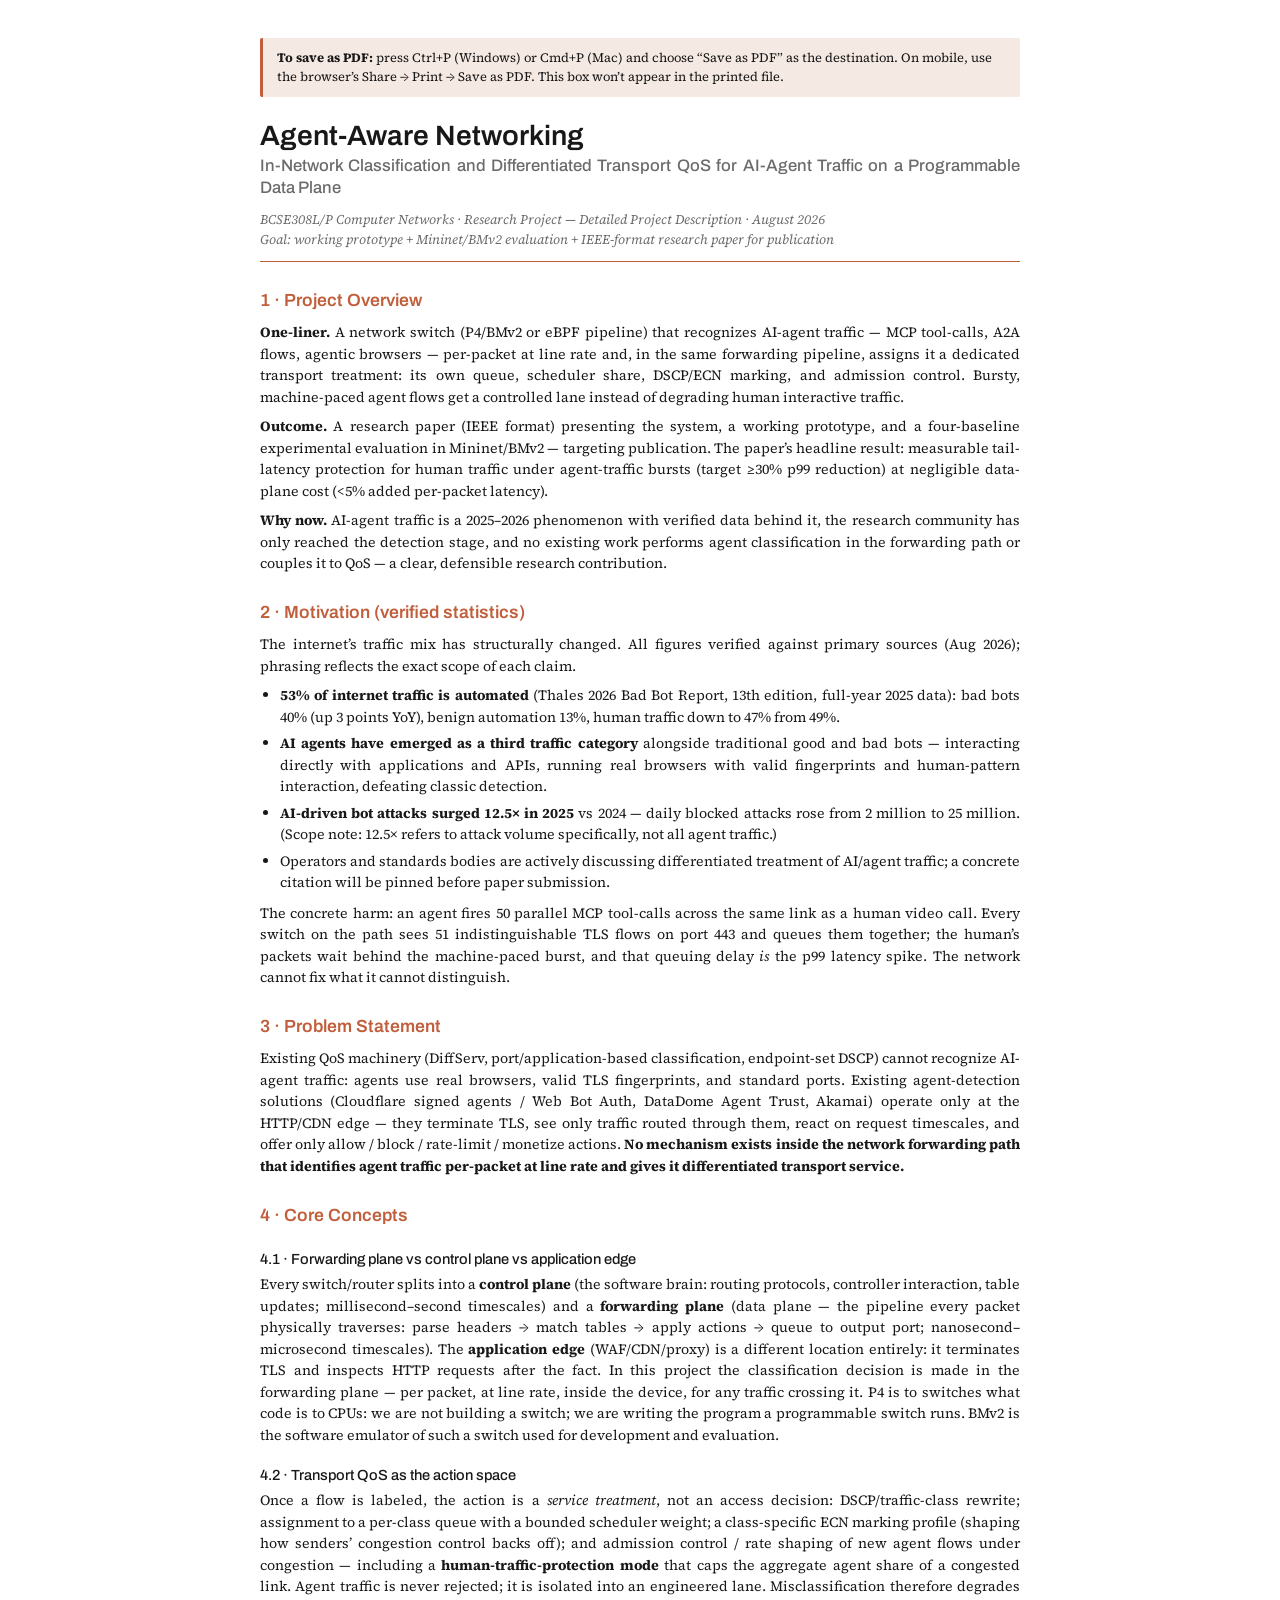
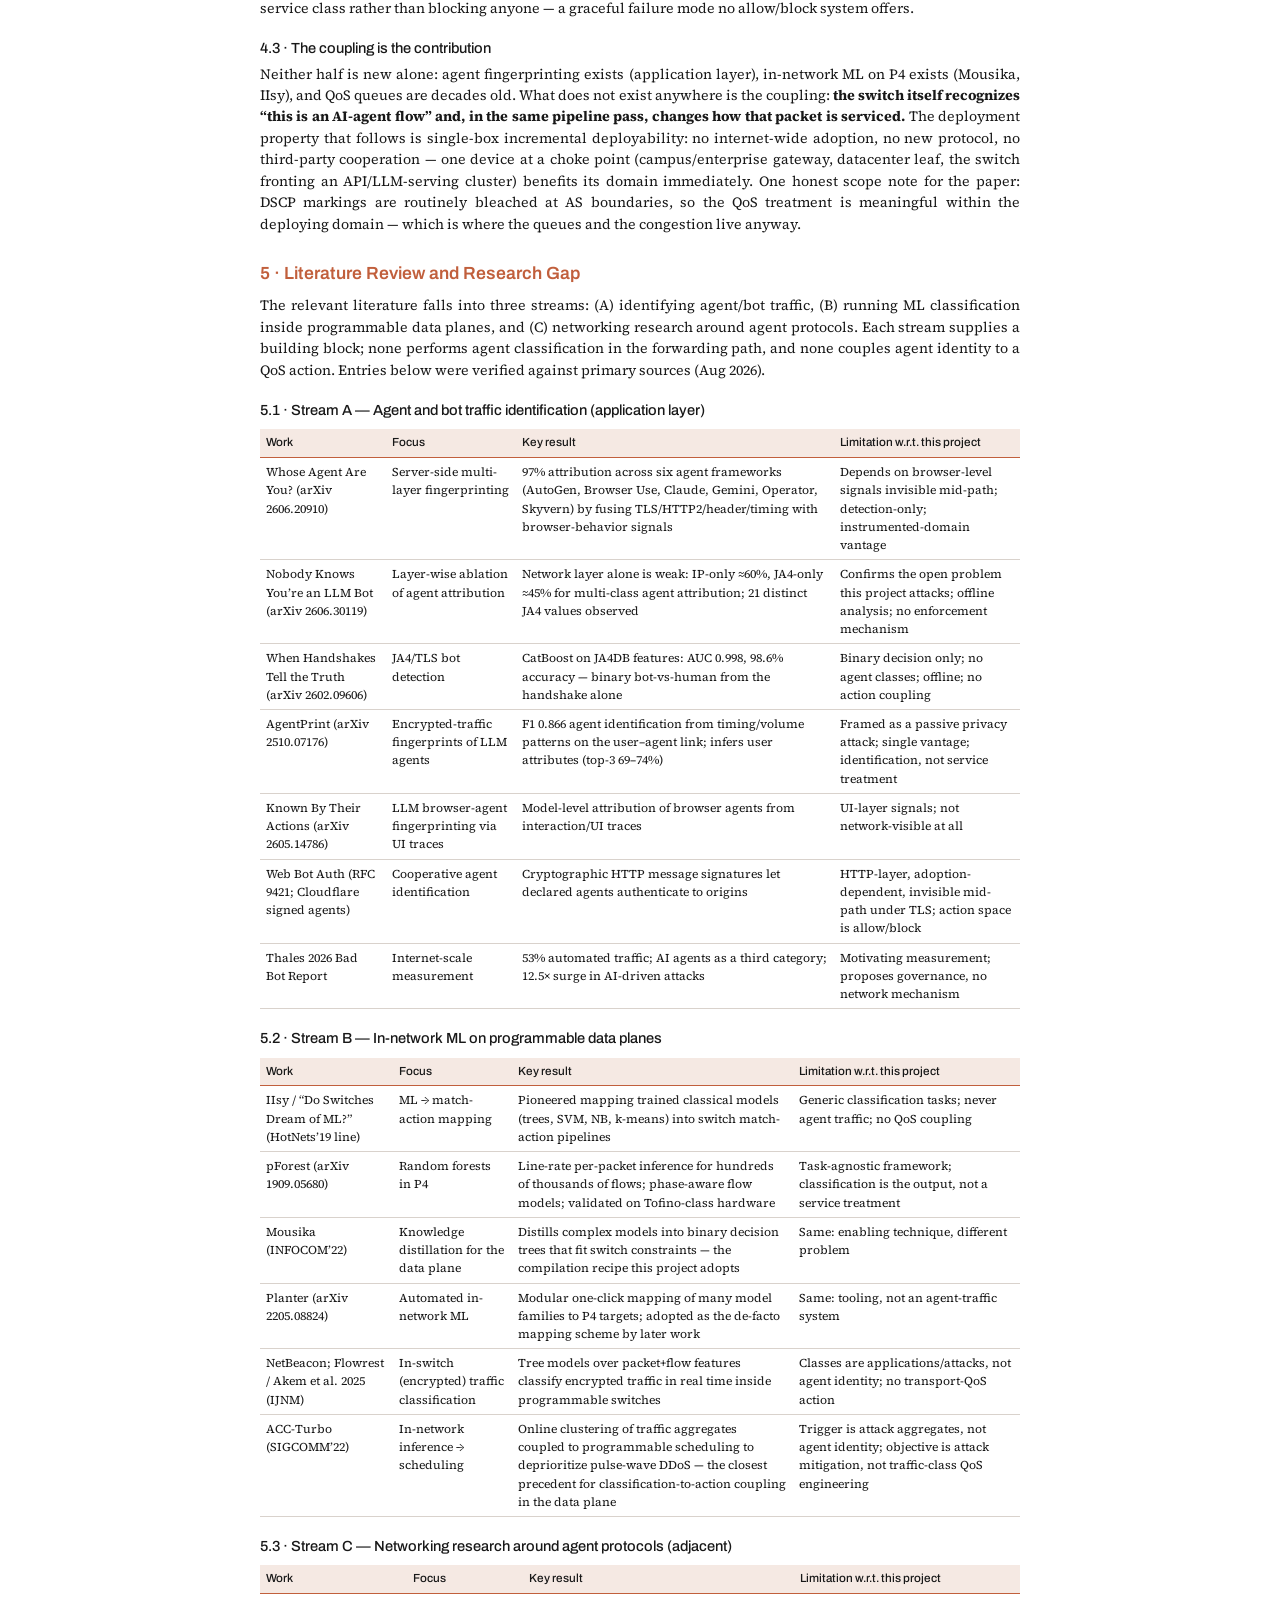
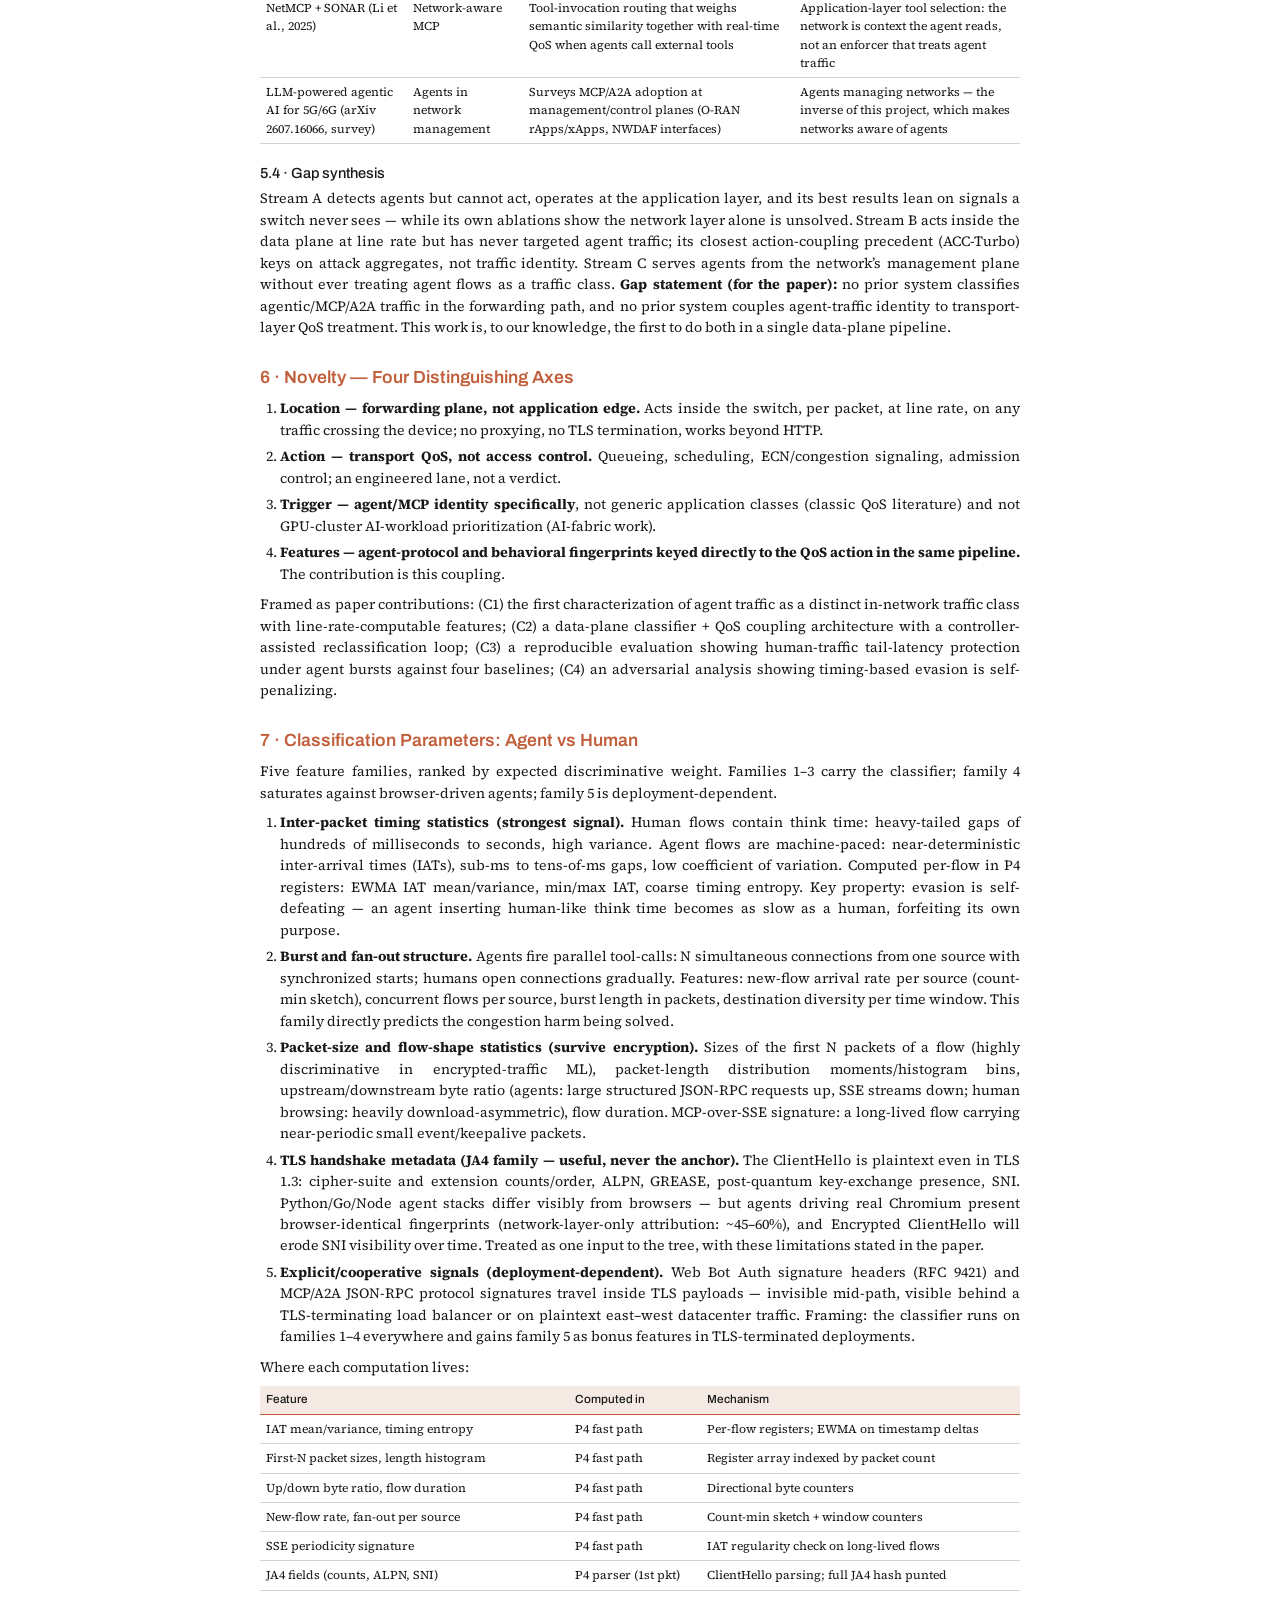
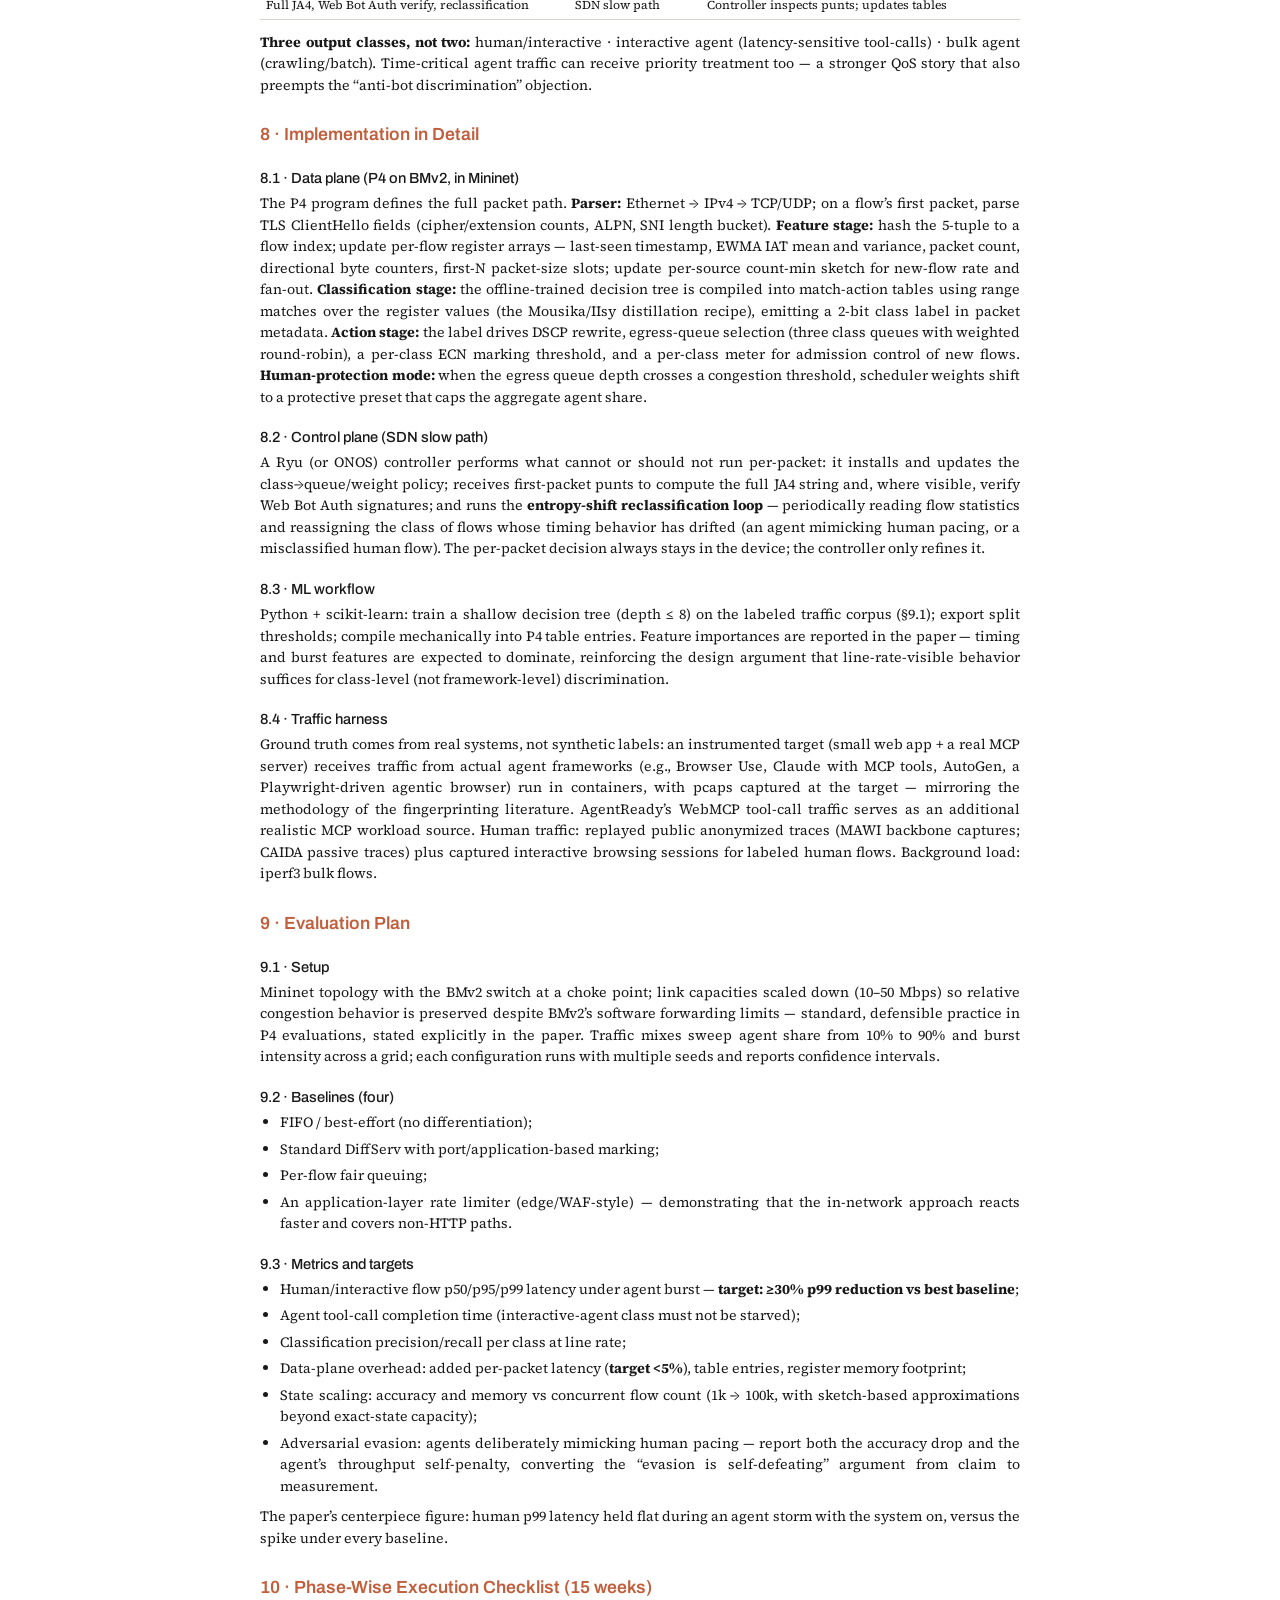
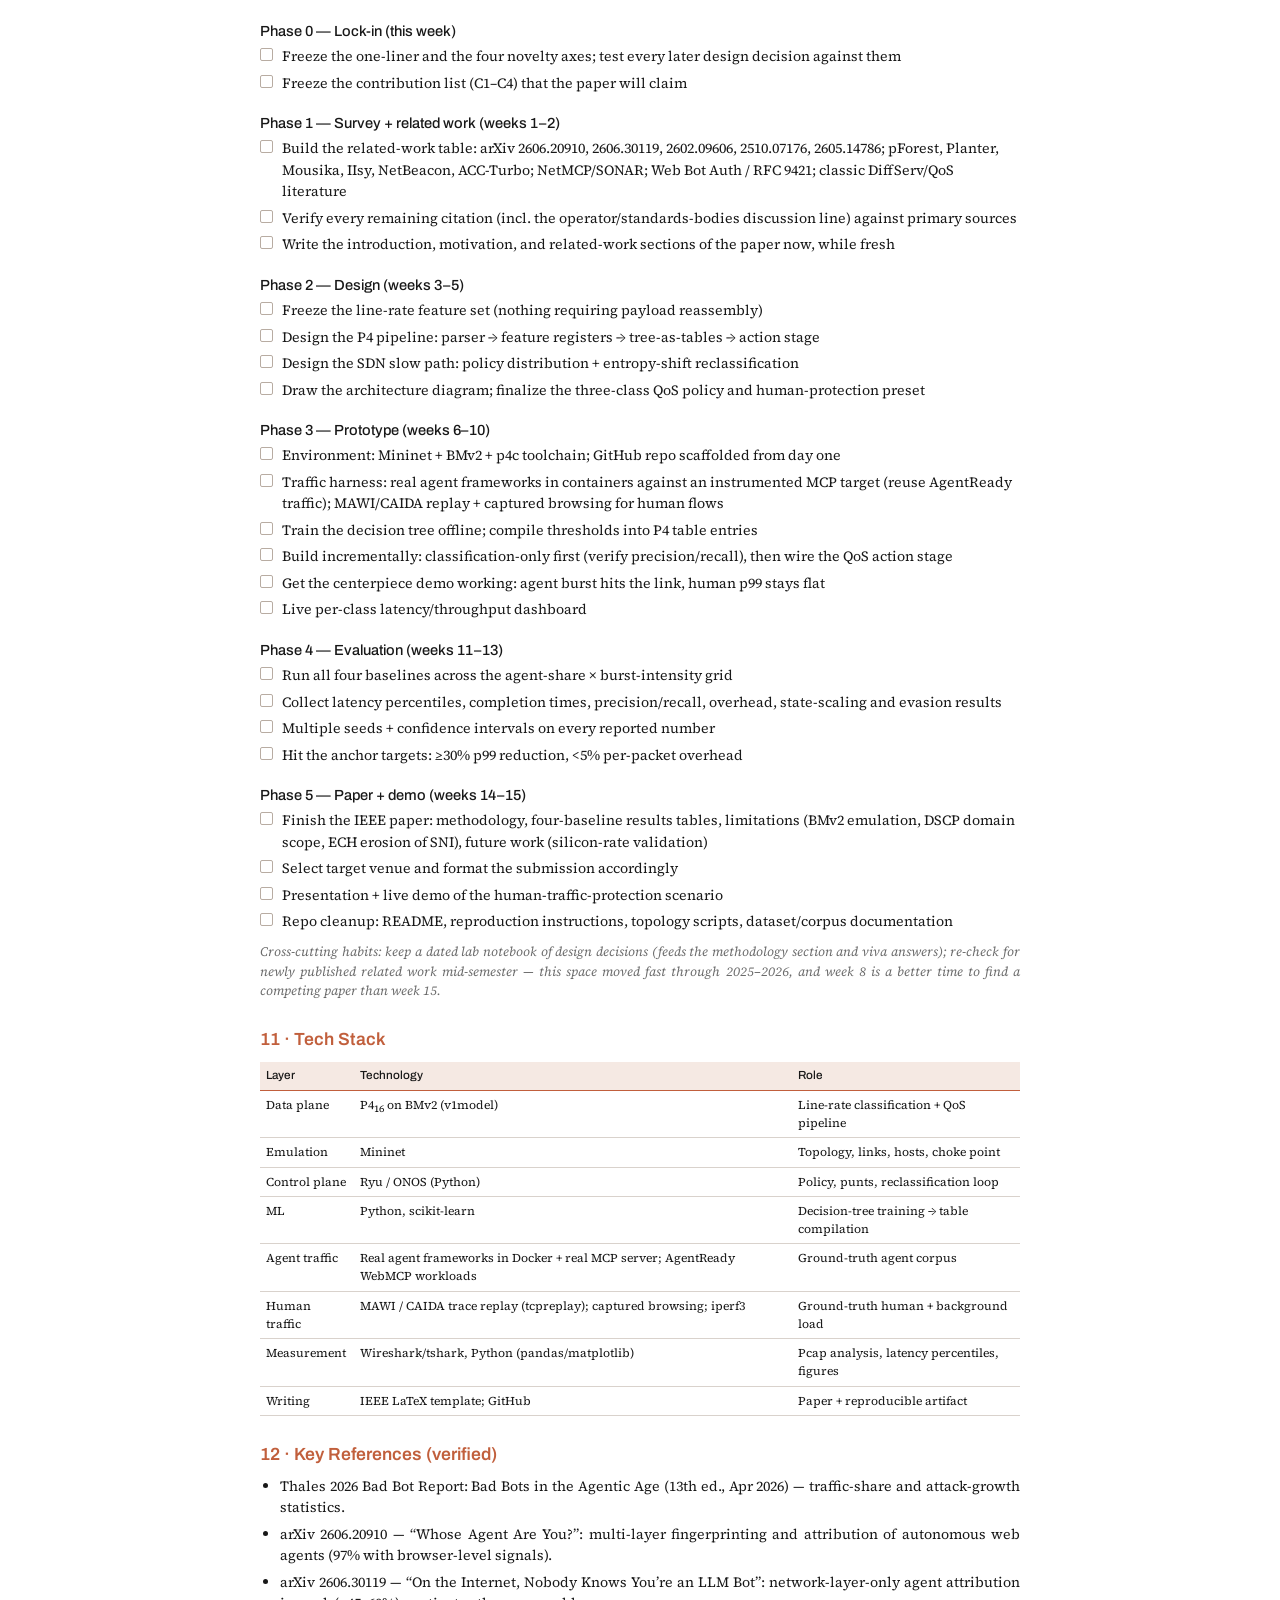
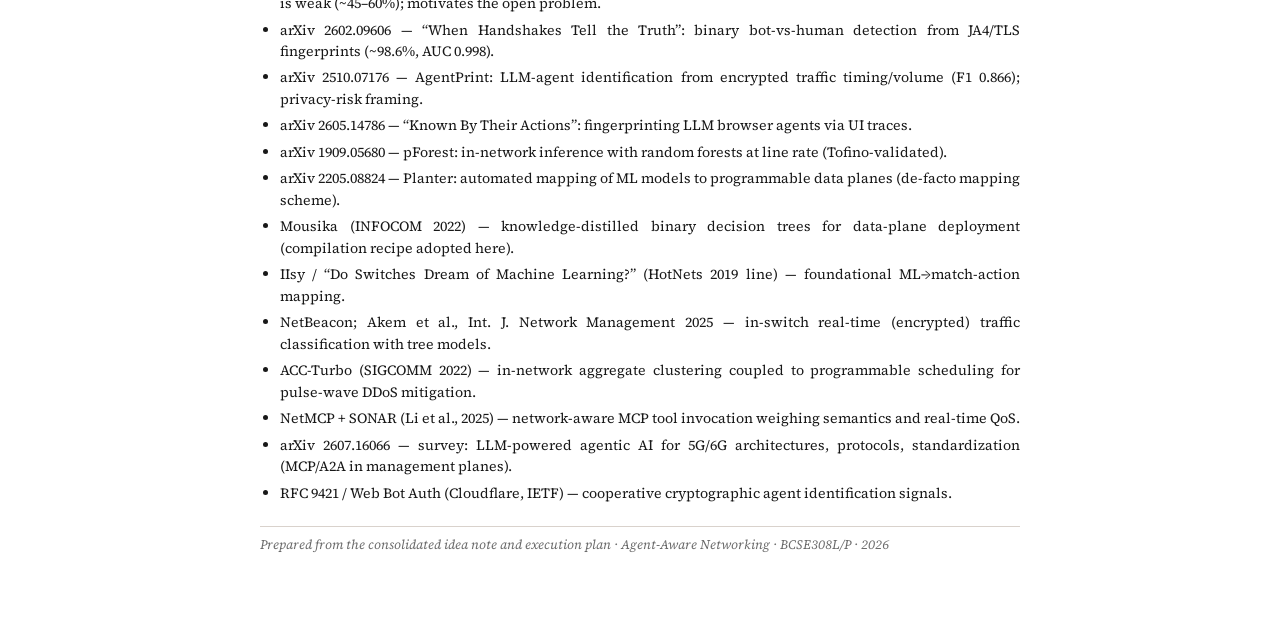
==== AgentAware_Networking_Project_Details.html @ b8922ec2 "Initial project import" ====
<!DOCTYPE html>
<html lang="en">
<head>
<meta charset="utf-8">
<meta name="viewport" content="width=device-width, initial-scale=1">
<title>Agent-Aware Networking — Project Details</title>
<link rel="preconnect" href="https://fonts.googleapis.com">
<link rel="preconnect" href="https://fonts.gstatic.com" crossorigin>
<link href="https://fonts.googleapis.com/css2?family=Archivo:wght@500;600&family=Source+Serif+4:ital,opsz,wght@0,8..60,400;0,8..60,600;1,8..60,400&display=swap" rel="stylesheet">
<style>
  :root{
    --ink:#181818; --clay:#C15F3C; --clay-lt:#F5E9E3;
    --muted:#6b6b6b; --line:#d9d2cc; --box:#b8aca2;
  }
  *{box-sizing:border-box}
  body{
    margin:0; padding:38px 30px 60px;
    background:#fff; color:var(--ink);
    font-family:"Source Serif 4",Georgia,serif;
    font-size:10.6pt; line-height:1.52;
    max-width:820px; margin-inline:auto;
    -webkit-text-size-adjust:100%;
  }
  h1,h2,h3,h4,th,.grot{font-family:Archivo,"Helvetica Neue",Arial,sans-serif}
  h1{font-size:21pt; font-weight:600; line-height:1.18; margin:0 0 2px}
  .subtitle{font-family:Archivo,sans-serif; font-weight:500; font-size:12.5pt;
    line-height:1.35; color:var(--muted); margin:0 0 10px}
  .meta{font-style:italic; color:var(--muted); font-size:10pt; margin:0 0 12px}
  .rule{border:0; border-top:1px solid var(--clay); margin:0 0 6px}
  h2{font-size:13.2pt; font-weight:600; color:var(--clay); margin:26px 0 7px}
  h3{font-size:11pt; font-weight:500; margin:18px 0 4px}
  p{margin:0 0 8px; text-align:justify}
  ul,ol{margin:0 0 9px; padding-left:20px}
  li{margin:0 0 5px; text-align:justify}
  table{width:100%; border-collapse:collapse; margin:8px 0 12px; font-size:9pt}
  th{background:var(--clay-lt); text-align:left; font-weight:500; font-size:8.8pt;
     padding:5px 6px; border-bottom:1.2px solid var(--clay)}
  td{padding:5px 6px; border-bottom:.6px solid var(--line); vertical-align:top}
  .chk{list-style:none; padding-left:0}
  .chk li{position:relative; padding-left:22px; margin-bottom:5px; text-align:left}
  .chk li::before{content:""; position:absolute; left:0; top:2px;
    width:11px; height:11px; border:1px solid var(--box); border-radius:2px}
  .note{font-style:italic; color:var(--muted); font-size:9.8pt}
  .foot{border-top:.6px solid var(--line); margin-top:22px; padding-top:8px}
  .hint{background:var(--clay-lt); border-left:3px solid var(--clay);
    padding:10px 14px; margin:0 0 22px; font-size:9.6pt; border-radius:2px}
  @media print{
    .hint{display:none}
    body{padding:0; font-size:10pt; max-width:none}
    @page{size:A4; margin:16mm 18mm}
    h2{page-break-after:avoid} h3{page-break-after:avoid}
    table,ul,ol{page-break-inside:avoid}
    tr{page-break-inside:avoid}
  }
</style>
</head>
<body>

<div class="hint"><strong>To save as PDF:</strong> press Ctrl+P (Windows) or Cmd+P (Mac) and choose
“Save as PDF” as the destination. On mobile, use the browser’s Share → Print → Save as PDF.
This box won’t appear in the printed file.</div>

<h1>Agent-Aware Networking</h1>
<p class="subtitle">In-Network Classification and Differentiated Transport QoS for AI-Agent Traffic on a Programmable Data Plane</p>
<p class="meta">BCSE308L/P Computer Networks · Research Project — Detailed Project Description · August 2026<br>
Goal: working prototype + Mininet/BMv2 evaluation + IEEE-format research paper for publication</p>
<hr class="rule">

<h2>1 · Project Overview</h2>
<p><strong>One-liner.</strong> A network switch (P4/BMv2 or eBPF pipeline) that recognizes AI-agent traffic — MCP tool-calls, A2A flows, agentic browsers — per-packet at line rate and, in the same forwarding pipeline, assigns it a dedicated transport treatment: its own queue, scheduler share, DSCP/ECN marking, and admission control. Bursty, machine-paced agent flows get a controlled lane instead of degrading human interactive traffic.</p>
<p><strong>Outcome.</strong> A research paper (IEEE format) presenting the system, a working prototype, and a four-baseline experimental evaluation in Mininet/BMv2 — targeting publication. The paper’s headline result: measurable tail-latency protection for human traffic under agent-traffic bursts (target ≥30% p99 reduction) at negligible data-plane cost (&lt;5% added per-packet latency).</p>
<p><strong>Why now.</strong> AI-agent traffic is a 2025–2026 phenomenon with verified data behind it, the research community has only reached the detection stage, and no existing work performs agent classification in the forwarding path or couples it to QoS — a clear, defensible research contribution.</p>

<h2>2 · Motivation (verified statistics)</h2>
<p>The internet’s traffic mix has structurally changed. All figures verified against primary sources (Aug 2026); phrasing reflects the exact scope of each claim.</p>
<ul>
<li><strong>53% of internet traffic is automated</strong> (Thales 2026 Bad Bot Report, 13th edition, full-year 2025 data): bad bots 40% (up 3 points YoY), benign automation 13%, human traffic down to 47% from 49%.</li>
<li><strong>AI agents have emerged as a third traffic category</strong> alongside traditional good and bad bots — interacting directly with applications and APIs, running real browsers with valid fingerprints and human-pattern interaction, defeating classic detection.</li>
<li><strong>AI-driven bot attacks surged 12.5× in 2025</strong> vs 2024 — daily blocked attacks rose from 2 million to 25 million. (Scope note: 12.5× refers to attack volume specifically, not all agent traffic.)</li>
<li>Operators and standards bodies are actively discussing differentiated treatment of AI/agent traffic; a concrete citation will be pinned before paper submission.</li>
</ul>
<p>The concrete harm: an agent fires 50 parallel MCP tool-calls across the same link as a human video call. Every switch on the path sees 51 indistinguishable TLS flows on port 443 and queues them together; the human’s packets wait behind the machine-paced burst, and that queuing delay <em>is</em> the p99 latency spike. The network cannot fix what it cannot distinguish.</p>

<h2>3 · Problem Statement</h2>
<p>Existing QoS machinery (DiffServ, port/application-based classification, endpoint-set DSCP) cannot recognize AI-agent traffic: agents use real browsers, valid TLS fingerprints, and standard ports. Existing agent-detection solutions (Cloudflare signed agents / Web Bot Auth, DataDome Agent Trust, Akamai) operate only at the HTTP/CDN edge — they terminate TLS, see only traffic routed through them, react on request timescales, and offer only allow / block / rate-limit / monetize actions. <strong>No mechanism exists inside the network forwarding path that identifies agent traffic per-packet at line rate and gives it differentiated transport service.</strong></p>

<h2>4 · Core Concepts</h2>
<h3>4.1 · Forwarding plane vs control plane vs application edge</h3>
<p>Every switch/router splits into a <strong>control plane</strong> (the software brain: routing protocols, controller interaction, table updates; millisecond–second timescales) and a <strong>forwarding plane</strong> (data plane — the pipeline every packet physically traverses: parse headers → match tables → apply actions → queue to output port; nanosecond–microsecond timescales). The <strong>application edge</strong> (WAF/CDN/proxy) is a different location entirely: it terminates TLS and inspects HTTP requests after the fact. In this project the classification decision is made in the forwarding plane — per packet, at line rate, inside the device, for any traffic crossing it. P4 is to switches what code is to CPUs: we are not building a switch; we are writing the program a programmable switch runs. BMv2 is the software emulator of such a switch used for development and evaluation.</p>
<h3>4.2 · Transport QoS as the action space</h3>
<p>Once a flow is labeled, the action is a <em>service treatment</em>, not an access decision: DSCP/traffic-class rewrite; assignment to a per-class queue with a bounded scheduler weight; a class-specific ECN marking profile (shaping how senders’ congestion control backs off); and admission control / rate shaping of new agent flows under congestion — including a <strong>human-traffic-protection mode</strong> that caps the aggregate agent share of a congested link. Agent traffic is never rejected; it is isolated into an engineered lane. Misclassification therefore degrades service class rather than blocking anyone — a graceful failure mode no allow/block system offers.</p>
<h3>4.3 · The coupling is the contribution</h3>
<p>Neither half is new alone: agent fingerprinting exists (application layer), in-network ML on P4 exists (Mousika, IIsy), and QoS queues are decades old. What does not exist anywhere is the coupling: <strong>the switch itself recognizes “this is an AI-agent flow” and, in the same pipeline pass, changes how that packet is serviced.</strong> The deployment property that follows is single-box incremental deployability: no internet-wide adoption, no new protocol, no third-party cooperation — one device at a choke point (campus/enterprise gateway, datacenter leaf, the switch fronting an API/LLM-serving cluster) benefits its domain immediately. One honest scope note for the paper: DSCP markings are routinely bleached at AS boundaries, so the QoS treatment is meaningful within the deploying domain — which is where the queues and the congestion live anyway.</p>

<h2>5 · Literature Review and Research Gap</h2>
<p>The relevant literature falls into three streams: (A) identifying agent/bot traffic, (B) running ML classification inside programmable data planes, and (C) networking research around agent protocols. Each stream supplies a building block; none performs agent classification in the forwarding path, and none couples agent identity to a QoS action. Entries below were verified against primary sources (Aug 2026).</p>

<h3>5.1 · Stream A — Agent and bot traffic identification (application layer)</h3>
<table>
<tr><th>Work</th><th>Focus</th><th>Key result</th><th>Limitation w.r.t. this project</th></tr>
<tr><td>Whose Agent Are You? (arXiv 2606.20910)</td><td>Server-side multi-layer fingerprinting</td><td>97% attribution across six agent frameworks (AutoGen, Browser Use, Claude, Gemini, Operator, Skyvern) by fusing TLS/HTTP2/header/timing with browser-behavior signals</td><td>Depends on browser-level signals invisible mid-path; detection-only; instrumented-domain vantage</td></tr>
<tr><td>Nobody Knows You’re an LLM Bot (arXiv 2606.30119)</td><td>Layer-wise ablation of agent attribution</td><td>Network layer alone is weak: IP-only ≈60%, JA4-only ≈45% for multi-class agent attribution; 21 distinct JA4 values observed</td><td>Confirms the open problem this project attacks; offline analysis; no enforcement mechanism</td></tr>
<tr><td>When Handshakes Tell the Truth (arXiv 2602.09606)</td><td>JA4/TLS bot detection</td><td>CatBoost on JA4DB features: AUC 0.998, 98.6% accuracy — binary bot-vs-human from the handshake alone</td><td>Binary decision only; no agent classes; offline; no action coupling</td></tr>
<tr><td>AgentPrint (arXiv 2510.07176)</td><td>Encrypted-traffic fingerprints of LLM agents</td><td>F1 0.866 agent identification from timing/volume patterns on the user–agent link; infers user attributes (top-3 69–74%)</td><td>Framed as a passive privacy attack; single vantage; identification, not service treatment</td></tr>
<tr><td>Known By Their Actions (arXiv 2605.14786)</td><td>LLM browser-agent fingerprinting via UI traces</td><td>Model-level attribution of browser agents from interaction/UI traces</td><td>UI-layer signals; not network-visible at all</td></tr>
<tr><td>Web Bot Auth (RFC 9421; Cloudflare signed agents)</td><td>Cooperative agent identification</td><td>Cryptographic HTTP message signatures let declared agents authenticate to origins</td><td>HTTP-layer, adoption-dependent, invisible mid-path under TLS; action space is allow/block</td></tr>
<tr><td>Thales 2026 Bad Bot Report</td><td>Internet-scale measurement</td><td>53% automated traffic; AI agents as a third category; 12.5× surge in AI-driven attacks</td><td>Motivating measurement; proposes governance, no network mechanism</td></tr>
</table>

<h3>5.2 · Stream B — In-network ML on programmable data planes</h3>
<table>
<tr><th>Work</th><th>Focus</th><th>Key result</th><th>Limitation w.r.t. this project</th></tr>
<tr><td>IIsy / “Do Switches Dream of ML?” (HotNets’19 line)</td><td>ML → match-action mapping</td><td>Pioneered mapping trained classical models (trees, SVM, NB, k-means) into switch match-action pipelines</td><td>Generic classification tasks; never agent traffic; no QoS coupling</td></tr>
<tr><td>pForest (arXiv 1909.05680)</td><td>Random forests in P4</td><td>Line-rate per-packet inference for hundreds of thousands of flows; phase-aware flow models; validated on Tofino-class hardware</td><td>Task-agnostic framework; classification is the output, not a service treatment</td></tr>
<tr><td>Mousika (INFOCOM’22)</td><td>Knowledge distillation for the data plane</td><td>Distills complex models into binary decision trees that fit switch constraints — the compilation recipe this project adopts</td><td>Same: enabling technique, different problem</td></tr>
<tr><td>Planter (arXiv 2205.08824)</td><td>Automated in-network ML</td><td>Modular one-click mapping of many model families to P4 targets; adopted as the de-facto mapping scheme by later work</td><td>Same: tooling, not an agent-traffic system</td></tr>
<tr><td>NetBeacon; Flowrest / Akem et al. 2025 (IJNM)</td><td>In-switch (encrypted) traffic classification</td><td>Tree models over packet+flow features classify encrypted traffic in real time inside programmable switches</td><td>Classes are applications/attacks, not agent identity; no transport-QoS action</td></tr>
<tr><td>ACC-Turbo (SIGCOMM’22)</td><td>In-network inference → scheduling</td><td>Online clustering of traffic aggregates coupled to programmable scheduling to deprioritize pulse-wave DDoS — the closest precedent for classification-to-action coupling in the data plane</td><td>Trigger is attack aggregates, not agent identity; objective is attack mitigation, not traffic-class QoS engineering</td></tr>
</table>

<h3>5.3 · Stream C — Networking research around agent protocols (adjacent)</h3>
<table>
<tr><th>Work</th><th>Focus</th><th>Key result</th><th>Limitation w.r.t. this project</th></tr>
<tr><td>NetMCP + SONAR (Li et al., 2025)</td><td>Network-aware MCP</td><td>Tool-invocation routing that weighs semantic similarity together with real-time QoS when agents call external tools</td><td>Application-layer tool selection: the network is context the agent reads, not an enforcer that treats agent traffic</td></tr>
<tr><td>LLM-powered agentic AI for 5G/6G (arXiv 2607.16066, survey)</td><td>Agents in network management</td><td>Surveys MCP/A2A adoption at management/control planes (O-RAN rApps/xApps, NWDAF interfaces)</td><td>Agents managing networks — the inverse of this project, which makes networks aware of agents</td></tr>
</table>

<h3>5.4 · Gap synthesis</h3>
<p>Stream A detects agents but cannot act, operates at the application layer, and its best results lean on signals a switch never sees — while its own ablations show the network layer alone is unsolved. Stream B acts inside the data plane at line rate but has never targeted agent traffic; its closest action-coupling precedent (ACC-Turbo) keys on attack aggregates, not traffic identity. Stream C serves agents from the network’s management plane without ever treating agent flows as a traffic class. <strong>Gap statement (for the paper):</strong> no prior system classifies agentic/MCP/A2A traffic in the forwarding path, and no prior system couples agent-traffic identity to transport-layer QoS treatment. This work is, to our knowledge, the first to do both in a single data-plane pipeline.</p>

<h2>6 · Novelty — Four Distinguishing Axes</h2>
<ol>
<li><strong>Location — forwarding plane, not application edge.</strong> Acts inside the switch, per packet, at line rate, on any traffic crossing the device; no proxying, no TLS termination, works beyond HTTP.</li>
<li><strong>Action — transport QoS, not access control.</strong> Queueing, scheduling, ECN/congestion signaling, admission control; an engineered lane, not a verdict.</li>
<li><strong>Trigger — agent/MCP identity specifically</strong>, not generic application classes (classic QoS literature) and not GPU-cluster AI-workload prioritization (AI-fabric work).</li>
<li><strong>Features — agent-protocol and behavioral fingerprints keyed directly to the QoS action in the same pipeline.</strong> The contribution is this coupling.</li>
</ol>
<p>Framed as paper contributions: (C1) the first characterization of agent traffic as a distinct in-network traffic class with line-rate-computable features; (C2) a data-plane classifier + QoS coupling architecture with a controller-assisted reclassification loop; (C3) a reproducible evaluation showing human-traffic tail-latency protection under agent bursts against four baselines; (C4) an adversarial analysis showing timing-based evasion is self-penalizing.</p>

<h2>7 · Classification Parameters: Agent vs Human</h2>
<p>Five feature families, ranked by expected discriminative weight. Families 1–3 carry the classifier; family 4 saturates against browser-driven agents; family 5 is deployment-dependent.</p>
<ol>
<li><strong>Inter-packet timing statistics (strongest signal).</strong> Human flows contain think time: heavy-tailed gaps of hundreds of milliseconds to seconds, high variance. Agent flows are machine-paced: near-deterministic inter-arrival times (IATs), sub-ms to tens-of-ms gaps, low coefficient of variation. Computed per-flow in P4 registers: EWMA IAT mean/variance, min/max IAT, coarse timing entropy. Key property: evasion is self-defeating — an agent inserting human-like think time becomes as slow as a human, forfeiting its own purpose.</li>
<li><strong>Burst and fan-out structure.</strong> Agents fire parallel tool-calls: N simultaneous connections from one source with synchronized starts; humans open connections gradually. Features: new-flow arrival rate per source (count-min sketch), concurrent flows per source, burst length in packets, destination diversity per time window. This family directly predicts the congestion harm being solved.</li>
<li><strong>Packet-size and flow-shape statistics (survive encryption).</strong> Sizes of the first N packets of a flow (highly discriminative in encrypted-traffic ML), packet-length distribution moments/histogram bins, upstream/downstream byte ratio (agents: large structured JSON-RPC requests up, SSE streams down; human browsing: heavily download-asymmetric), flow duration. MCP-over-SSE signature: a long-lived flow carrying near-periodic small event/keepalive packets.</li>
<li><strong>TLS handshake metadata (JA4 family — useful, never the anchor).</strong> The ClientHello is plaintext even in TLS 1.3: cipher-suite and extension counts/order, ALPN, GREASE, post-quantum key-exchange presence, SNI. Python/Go/Node agent stacks differ visibly from browsers — but agents driving real Chromium present browser-identical fingerprints (network-layer-only attribution: ~45–60%), and Encrypted ClientHello will erode SNI visibility over time. Treated as one input to the tree, with these limitations stated in the paper.</li>
<li><strong>Explicit/cooperative signals (deployment-dependent).</strong> Web Bot Auth signature headers (RFC 9421) and MCP/A2A JSON-RPC protocol signatures travel inside TLS payloads — invisible mid-path, visible behind a TLS-terminating load balancer or on plaintext east–west datacenter traffic. Framing: the classifier runs on families 1–4 everywhere and gains family 5 as bonus features in TLS-terminated deployments.</li>
</ol>
<p>Where each computation lives:</p>
<table>
<tr><th>Feature</th><th>Computed in</th><th>Mechanism</th></tr>
<tr><td>IAT mean/variance, timing entropy</td><td>P4 fast path</td><td>Per-flow registers; EWMA on timestamp deltas</td></tr>
<tr><td>First-N packet sizes, length histogram</td><td>P4 fast path</td><td>Register array indexed by packet count</td></tr>
<tr><td>Up/down byte ratio, flow duration</td><td>P4 fast path</td><td>Directional byte counters</td></tr>
<tr><td>New-flow rate, fan-out per source</td><td>P4 fast path</td><td>Count-min sketch + window counters</td></tr>
<tr><td>SSE periodicity signature</td><td>P4 fast path</td><td>IAT regularity check on long-lived flows</td></tr>
<tr><td>JA4 fields (counts, ALPN, SNI)</td><td>P4 parser (1st pkt)</td><td>ClientHello parsing; full JA4 hash punted</td></tr>
<tr><td>Full JA4, Web Bot Auth verify, reclassification</td><td>SDN slow path</td><td>Controller inspects punts; updates tables</td></tr>
</table>
<p><strong>Three output classes, not two:</strong> human/interactive · interactive agent (latency-sensitive tool-calls) · bulk agent (crawling/batch). Time-critical agent traffic can receive priority treatment too — a stronger QoS story that also preempts the “anti-bot discrimination” objection.</p>

<h2>8 · Implementation in Detail</h2>
<h3>8.1 · Data plane (P4 on BMv2, in Mininet)</h3>
<p>The P4 program defines the full packet path. <strong>Parser:</strong> Ethernet → IPv4 → TCP/UDP; on a flow’s first packet, parse TLS ClientHello fields (cipher/extension counts, ALPN, SNI length bucket). <strong>Feature stage:</strong> hash the 5-tuple to a flow index; update per-flow register arrays — last-seen timestamp, EWMA IAT mean and variance, packet count, directional byte counters, first-N packet-size slots; update per-source count-min sketch for new-flow rate and fan-out. <strong>Classification stage:</strong> the offline-trained decision tree is compiled into match-action tables using range matches over the register values (the Mousika/IIsy distillation recipe), emitting a 2-bit class label in packet metadata. <strong>Action stage:</strong> the label drives DSCP rewrite, egress-queue selection (three class queues with weighted round-robin), a per-class ECN marking threshold, and a per-class meter for admission control of new flows. <strong>Human-protection mode:</strong> when the egress queue depth crosses a congestion threshold, scheduler weights shift to a protective preset that caps the aggregate agent share.</p>
<h3>8.2 · Control plane (SDN slow path)</h3>
<p>A Ryu (or ONOS) controller performs what cannot or should not run per-packet: it installs and updates the class→queue/weight policy; receives first-packet punts to compute the full JA4 string and, where visible, verify Web Bot Auth signatures; and runs the <strong>entropy-shift reclassification loop</strong> — periodically reading flow statistics and reassigning the class of flows whose timing behavior has drifted (an agent mimicking human pacing, or a misclassified human flow). The per-packet decision always stays in the device; the controller only refines it.</p>
<h3>8.3 · ML workflow</h3>
<p>Python + scikit-learn: train a shallow decision tree (depth ≤ 8) on the labeled traffic corpus (§9.1); export split thresholds; compile mechanically into P4 table entries. Feature importances are reported in the paper — timing and burst features are expected to dominate, reinforcing the design argument that line-rate-visible behavior suffices for class-level (not framework-level) discrimination.</p>
<h3>8.4 · Traffic harness</h3>
<p>Ground truth comes from real systems, not synthetic labels: an instrumented target (small web app + a real MCP server) receives traffic from actual agent frameworks (e.g., Browser Use, Claude with MCP tools, AutoGen, a Playwright-driven agentic browser) run in containers, with pcaps captured at the target — mirroring the methodology of the fingerprinting literature. AgentReady’s WebMCP tool-call traffic serves as an additional realistic MCP workload source. Human traffic: replayed public anonymized traces (MAWI backbone captures; CAIDA passive traces) plus captured interactive browsing sessions for labeled human flows. Background load: iperf3 bulk flows.</p>

<h2>9 · Evaluation Plan</h2>
<h3>9.1 · Setup</h3>
<p>Mininet topology with the BMv2 switch at a choke point; link capacities scaled down (10–50 Mbps) so relative congestion behavior is preserved despite BMv2’s software forwarding limits — standard, defensible practice in P4 evaluations, stated explicitly in the paper. Traffic mixes sweep agent share from 10% to 90% and burst intensity across a grid; each configuration runs with multiple seeds and reports confidence intervals.</p>
<h3>9.2 · Baselines (four)</h3>
<ul>
<li>FIFO / best-effort (no differentiation);</li>
<li>Standard DiffServ with port/application-based marking;</li>
<li>Per-flow fair queuing;</li>
<li>An application-layer rate limiter (edge/WAF-style) — demonstrating that the in-network approach reacts faster and covers non-HTTP paths.</li>
</ul>
<h3>9.3 · Metrics and targets</h3>
<ul>
<li>Human/interactive flow p50/p95/p99 latency under agent burst — <strong>target: ≥30% p99 reduction vs best baseline</strong>;</li>
<li>Agent tool-call completion time (interactive-agent class must not be starved);</li>
<li>Classification precision/recall per class at line rate;</li>
<li>Data-plane overhead: added per-packet latency (<strong>target &lt;5%</strong>), table entries, register memory footprint;</li>
<li>State scaling: accuracy and memory vs concurrent flow count (1k → 100k, with sketch-based approximations beyond exact-state capacity);</li>
<li>Adversarial evasion: agents deliberately mimicking human pacing — report both the accuracy drop and the agent’s throughput self-penalty, converting the “evasion is self-defeating” argument from claim to measurement.</li>
</ul>
<p>The paper’s centerpiece figure: human p99 latency held flat during an agent storm with the system on, versus the spike under every baseline.</p>

<h2>10 · Phase-Wise Execution Checklist (15 weeks)</h2>
<h3>Phase 0 — Lock-in (this week)</h3>
<ul class="chk">
<li>Freeze the one-liner and the four novelty axes; test every later design decision against them</li>
<li>Freeze the contribution list (C1–C4) that the paper will claim</li>
</ul>
<h3>Phase 1 — Survey + related work (weeks 1–2)</h3>
<ul class="chk">
<li>Build the related-work table: arXiv 2606.20910, 2606.30119, 2602.09606, 2510.07176, 2605.14786; pForest, Planter, Mousika, IIsy, NetBeacon, ACC-Turbo; NetMCP/SONAR; Web Bot Auth / RFC 9421; classic DiffServ/QoS literature</li>
<li>Verify every remaining citation (incl. the operator/standards-bodies discussion line) against primary sources</li>
<li>Write the introduction, motivation, and related-work sections of the paper now, while fresh</li>
</ul>
<h3>Phase 2 — Design (weeks 3–5)</h3>
<ul class="chk">
<li>Freeze the line-rate feature set (nothing requiring payload reassembly)</li>
<li>Design the P4 pipeline: parser → feature registers → tree-as-tables → action stage</li>
<li>Design the SDN slow path: policy distribution + entropy-shift reclassification</li>
<li>Draw the architecture diagram; finalize the three-class QoS policy and human-protection preset</li>
</ul>
<h3>Phase 3 — Prototype (weeks 6–10)</h3>
<ul class="chk">
<li>Environment: Mininet + BMv2 + p4c toolchain; GitHub repo scaffolded from day one</li>
<li>Traffic harness: real agent frameworks in containers against an instrumented MCP target (reuse AgentReady traffic); MAWI/CAIDA replay + captured browsing for human flows</li>
<li>Train the decision tree offline; compile thresholds into P4 table entries</li>
<li>Build incrementally: classification-only first (verify precision/recall), then wire the QoS action stage</li>
<li>Get the centerpiece demo working: agent burst hits the link, human p99 stays flat</li>
<li>Live per-class latency/throughput dashboard</li>
</ul>
<h3>Phase 4 — Evaluation (weeks 11–13)</h3>
<ul class="chk">
<li>Run all four baselines across the agent-share × burst-intensity grid</li>
<li>Collect latency percentiles, completion times, precision/recall, overhead, state-scaling and evasion results</li>
<li>Multiple seeds + confidence intervals on every reported number</li>
<li>Hit the anchor targets: ≥30% p99 reduction, &lt;5% per-packet overhead</li>
</ul>
<h3>Phase 5 — Paper + demo (weeks 14–15)</h3>
<ul class="chk">
<li>Finish the IEEE paper: methodology, four-baseline results tables, limitations (BMv2 emulation, DSCP domain scope, ECH erosion of SNI), future work (silicon-rate validation)</li>
<li>Select target venue and format the submission accordingly</li>
<li>Presentation + live demo of the human-traffic-protection scenario</li>
<li>Repo cleanup: README, reproduction instructions, topology scripts, dataset/corpus documentation</li>
</ul>
<p class="note">Cross-cutting habits: keep a dated lab notebook of design decisions (feeds the methodology section and viva answers); re-check for newly published related work mid-semester — this space moved fast through 2025–2026, and week 8 is a better time to find a competing paper than week 15.</p>

<h2>11 · Tech Stack</h2>
<table>
<tr><th>Layer</th><th>Technology</th><th>Role</th></tr>
<tr><td>Data plane</td><td>P4<sub>16</sub> on BMv2 (v1model)</td><td>Line-rate classification + QoS pipeline</td></tr>
<tr><td>Emulation</td><td>Mininet</td><td>Topology, links, hosts, choke point</td></tr>
<tr><td>Control plane</td><td>Ryu / ONOS (Python)</td><td>Policy, punts, reclassification loop</td></tr>
<tr><td>ML</td><td>Python, scikit-learn</td><td>Decision-tree training → table compilation</td></tr>
<tr><td>Agent traffic</td><td>Real agent frameworks in Docker + real MCP server; AgentReady WebMCP workloads</td><td>Ground-truth agent corpus</td></tr>
<tr><td>Human traffic</td><td>MAWI / CAIDA trace replay (tcpreplay); captured browsing; iperf3</td><td>Ground-truth human + background load</td></tr>
<tr><td>Measurement</td><td>Wireshark/tshark, Python (pandas/matplotlib)</td><td>Pcap analysis, latency percentiles, figures</td></tr>
<tr><td>Writing</td><td>IEEE LaTeX template; GitHub</td><td>Paper + reproducible artifact</td></tr>
</table>

<h2>12 · Key References (verified)</h2>
<ul>
<li>Thales 2026 Bad Bot Report: Bad Bots in the Agentic Age (13th ed., Apr 2026) — traffic-share and attack-growth statistics.</li>
<li>arXiv 2606.20910 — “Whose Agent Are You?”: multi-layer fingerprinting and attribution of autonomous web agents (97% with browser-level signals).</li>
<li>arXiv 2606.30119 — “On the Internet, Nobody Knows You’re an LLM Bot”: network-layer-only agent attribution is weak (~45–60%); motivates the open problem.</li>
<li>arXiv 2602.09606 — “When Handshakes Tell the Truth”: binary bot-vs-human detection from JA4/TLS fingerprints (~98.6%, AUC 0.998).</li>
<li>arXiv 2510.07176 — AgentPrint: LLM-agent identification from encrypted traffic timing/volume (F1 0.866); privacy-risk framing.</li>
<li>arXiv 2605.14786 — “Known By Their Actions”: fingerprinting LLM browser agents via UI traces.</li>
<li>arXiv 1909.05680 — pForest: in-network inference with random forests at line rate (Tofino-validated).</li>
<li>arXiv 2205.08824 — Planter: automated mapping of ML models to programmable data planes (de-facto mapping scheme).</li>
<li>Mousika (INFOCOM 2022) — knowledge-distilled binary decision trees for data-plane deployment (compilation recipe adopted here).</li>
<li>IIsy / “Do Switches Dream of Machine Learning?” (HotNets 2019 line) — foundational ML→match-action mapping.</li>
<li>NetBeacon; Akem et al., Int. J. Network Management 2025 — in-switch real-time (encrypted) traffic classification with tree models.</li>
<li>ACC-Turbo (SIGCOMM 2022) — in-network aggregate clustering coupled to programmable scheduling for pulse-wave DDoS mitigation.</li>
<li>NetMCP + SONAR (Li et al., 2025) — network-aware MCP tool invocation weighing semantics and real-time QoS.</li>
<li>arXiv 2607.16066 — survey: LLM-powered agentic AI for 5G/6G architectures, protocols, standardization (MCP/A2A in management planes).</li>
<li>RFC 9421 / Web Bot Auth (Cloudflare, IETF) — cooperative cryptographic agent identification signals.</li>
</ul>

<p class="foot note">Prepared from the consolidated idea note and execution plan · Agent-Aware Networking · BCSE308L/P · 2026</p>

</body>
</html>
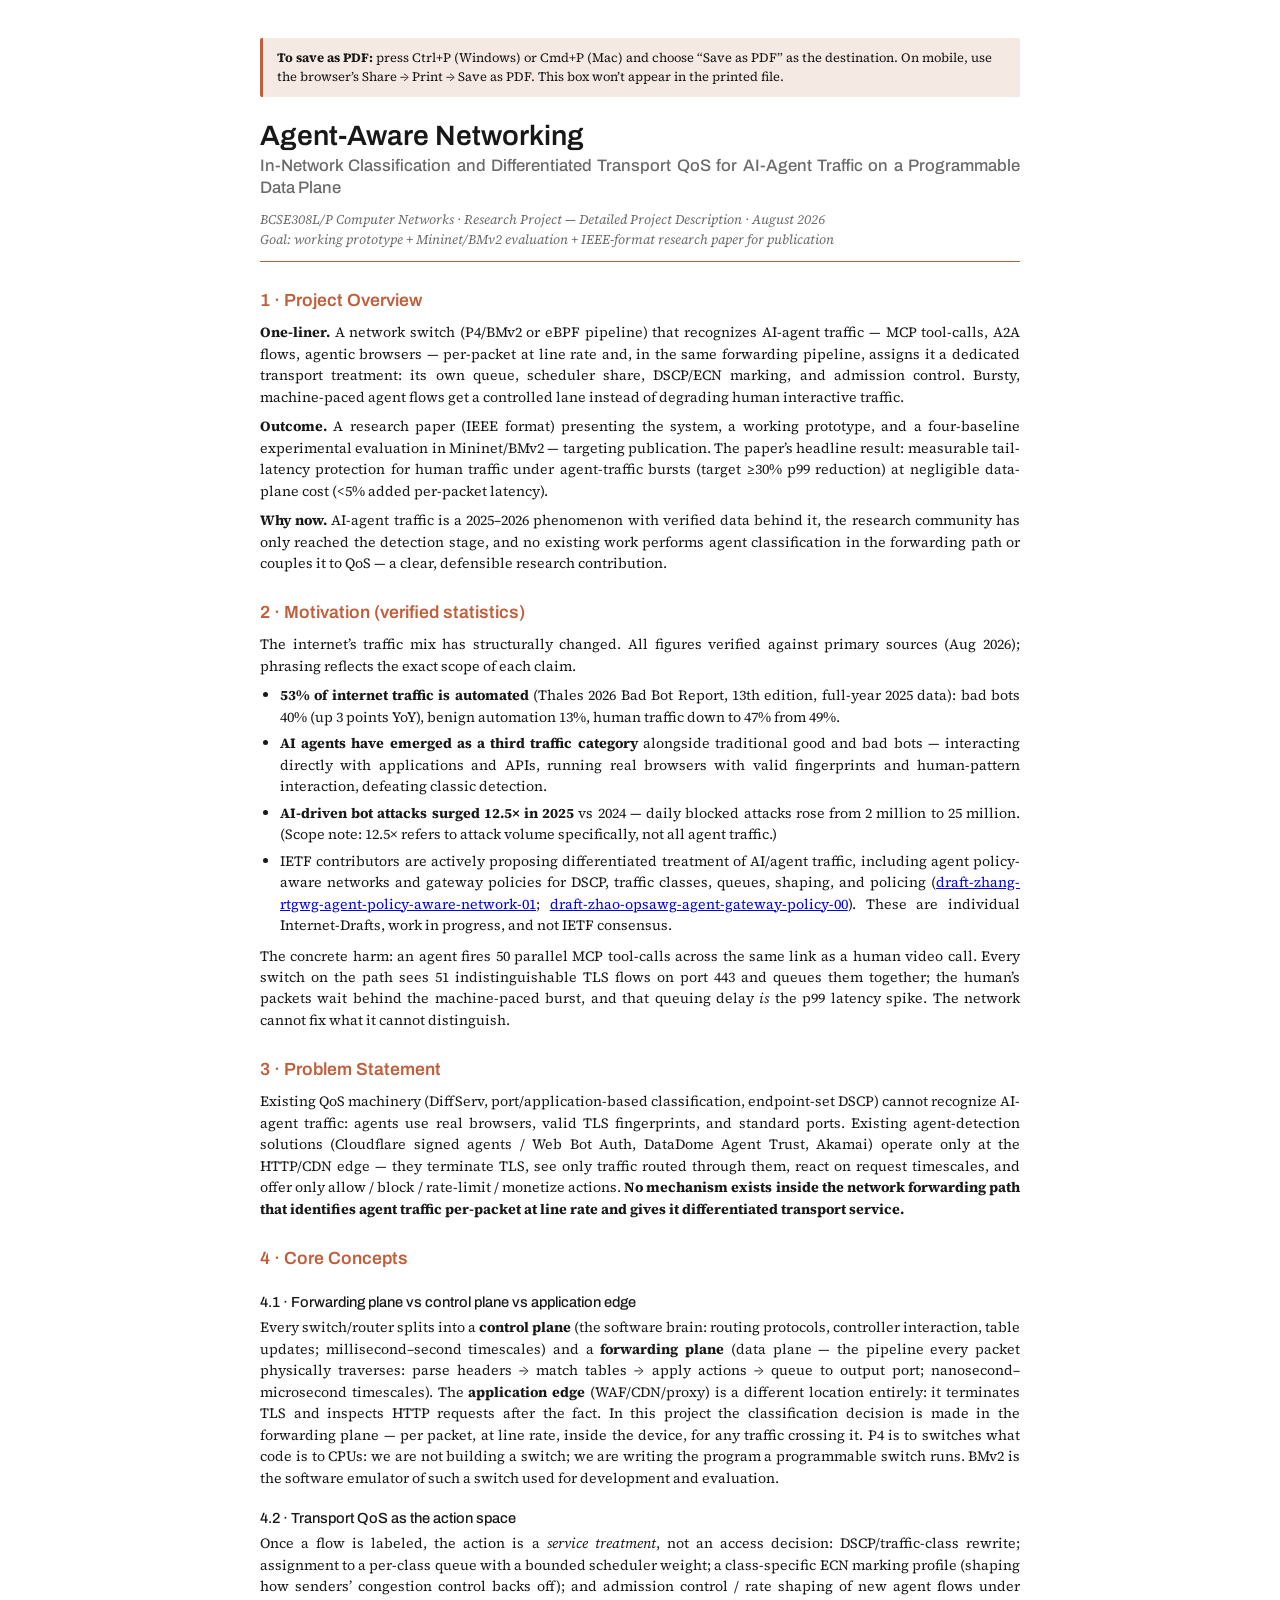
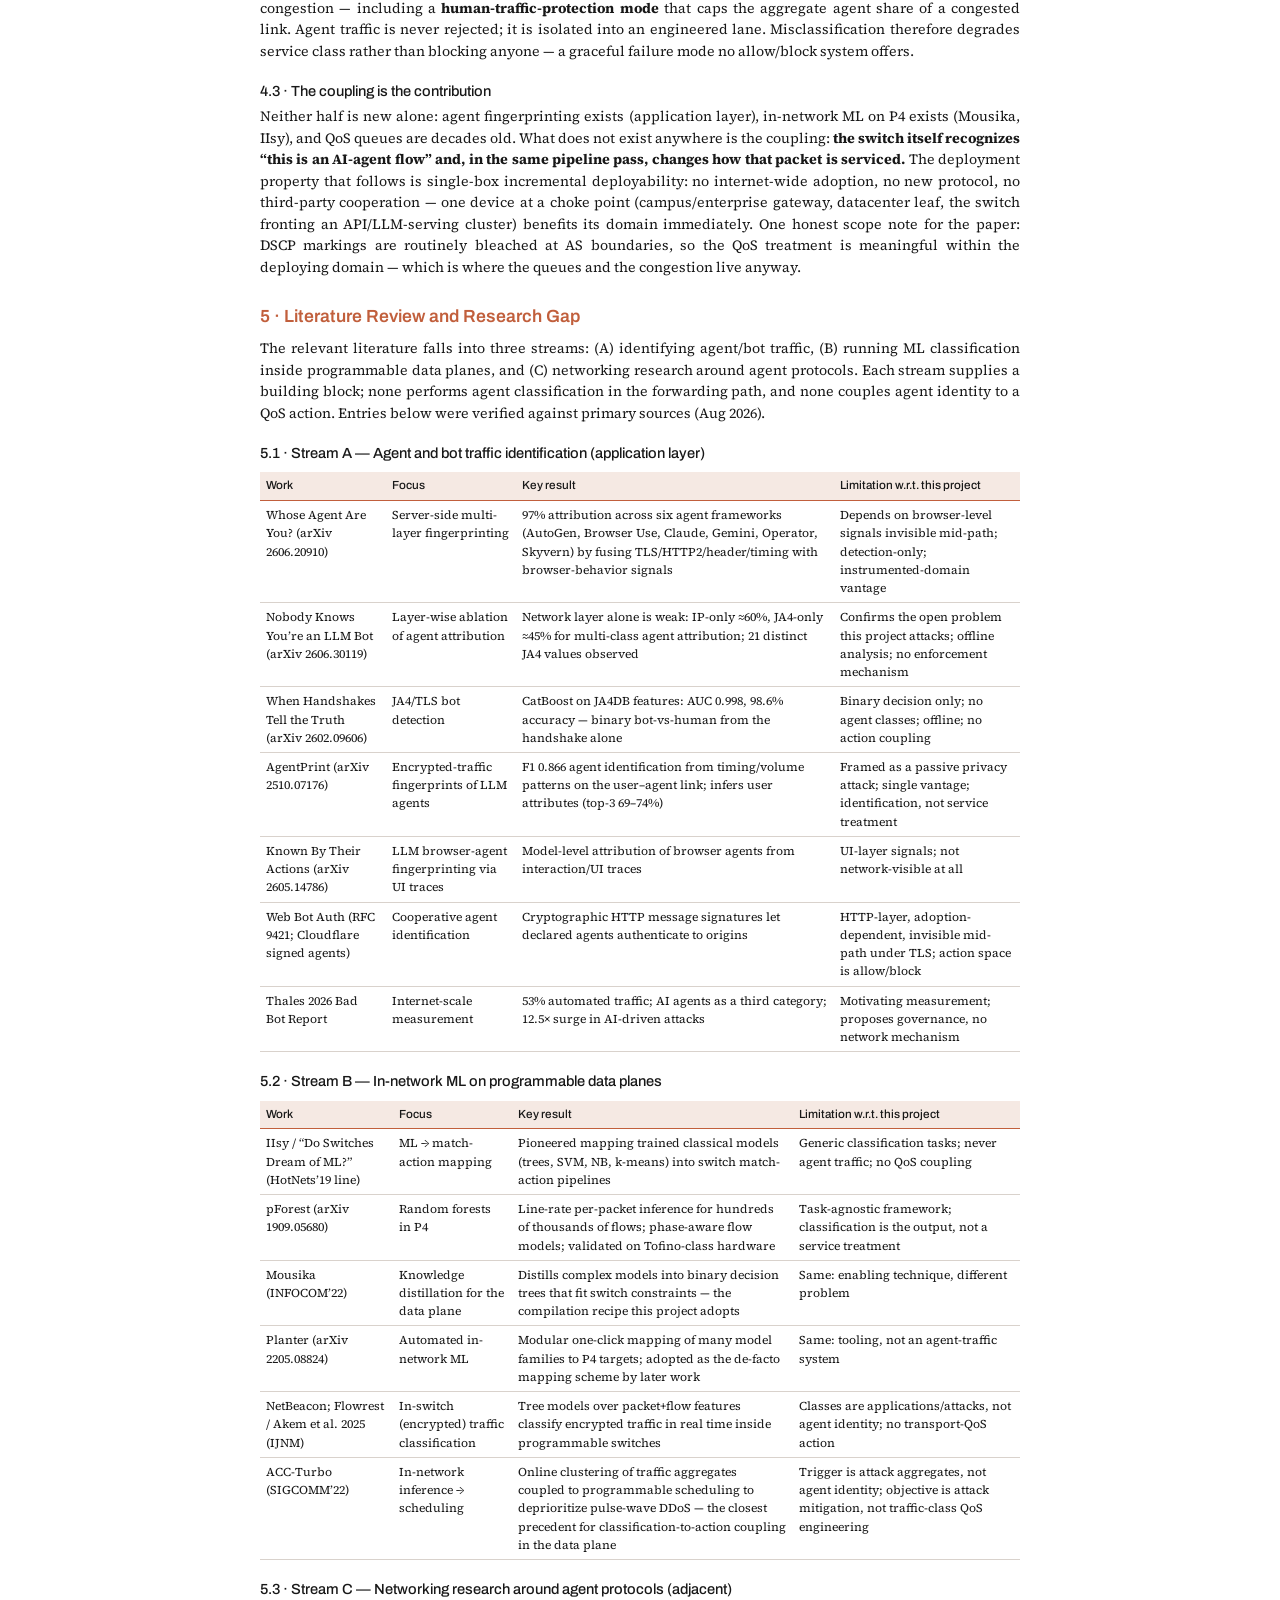
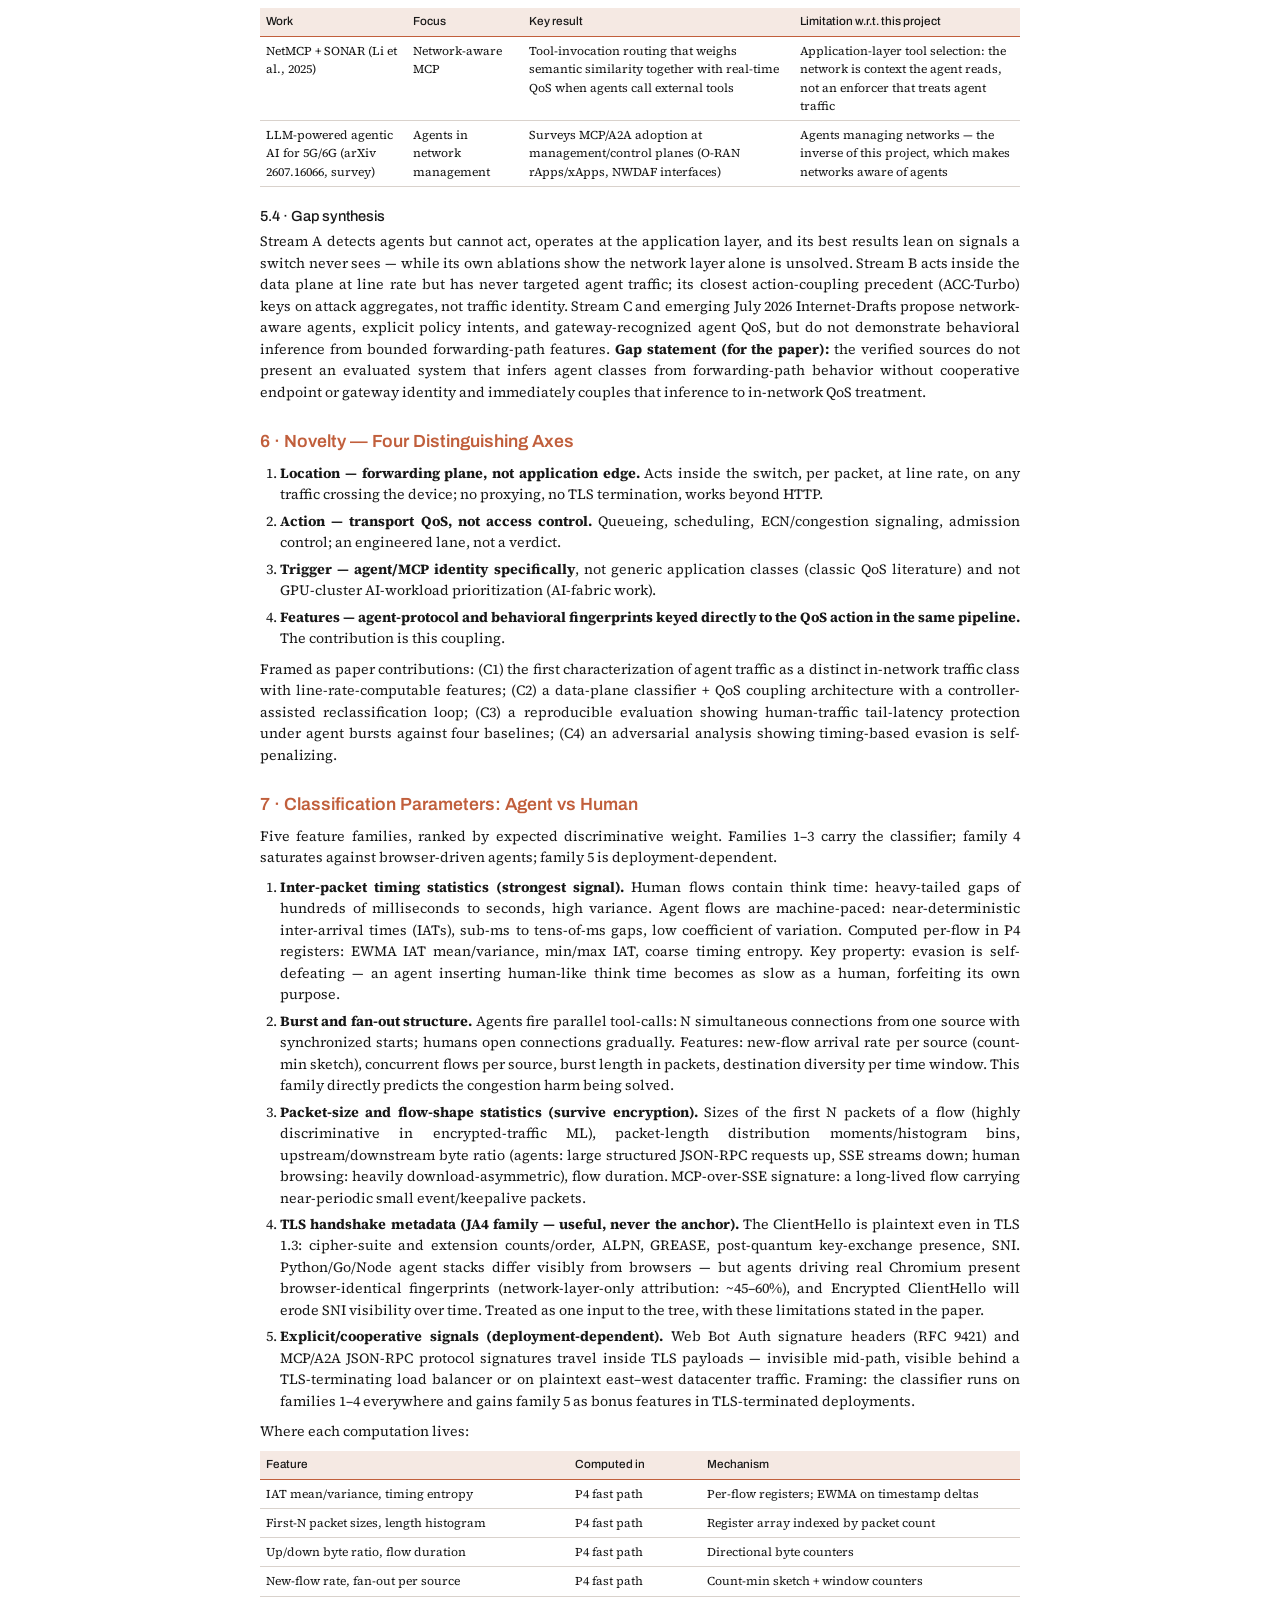
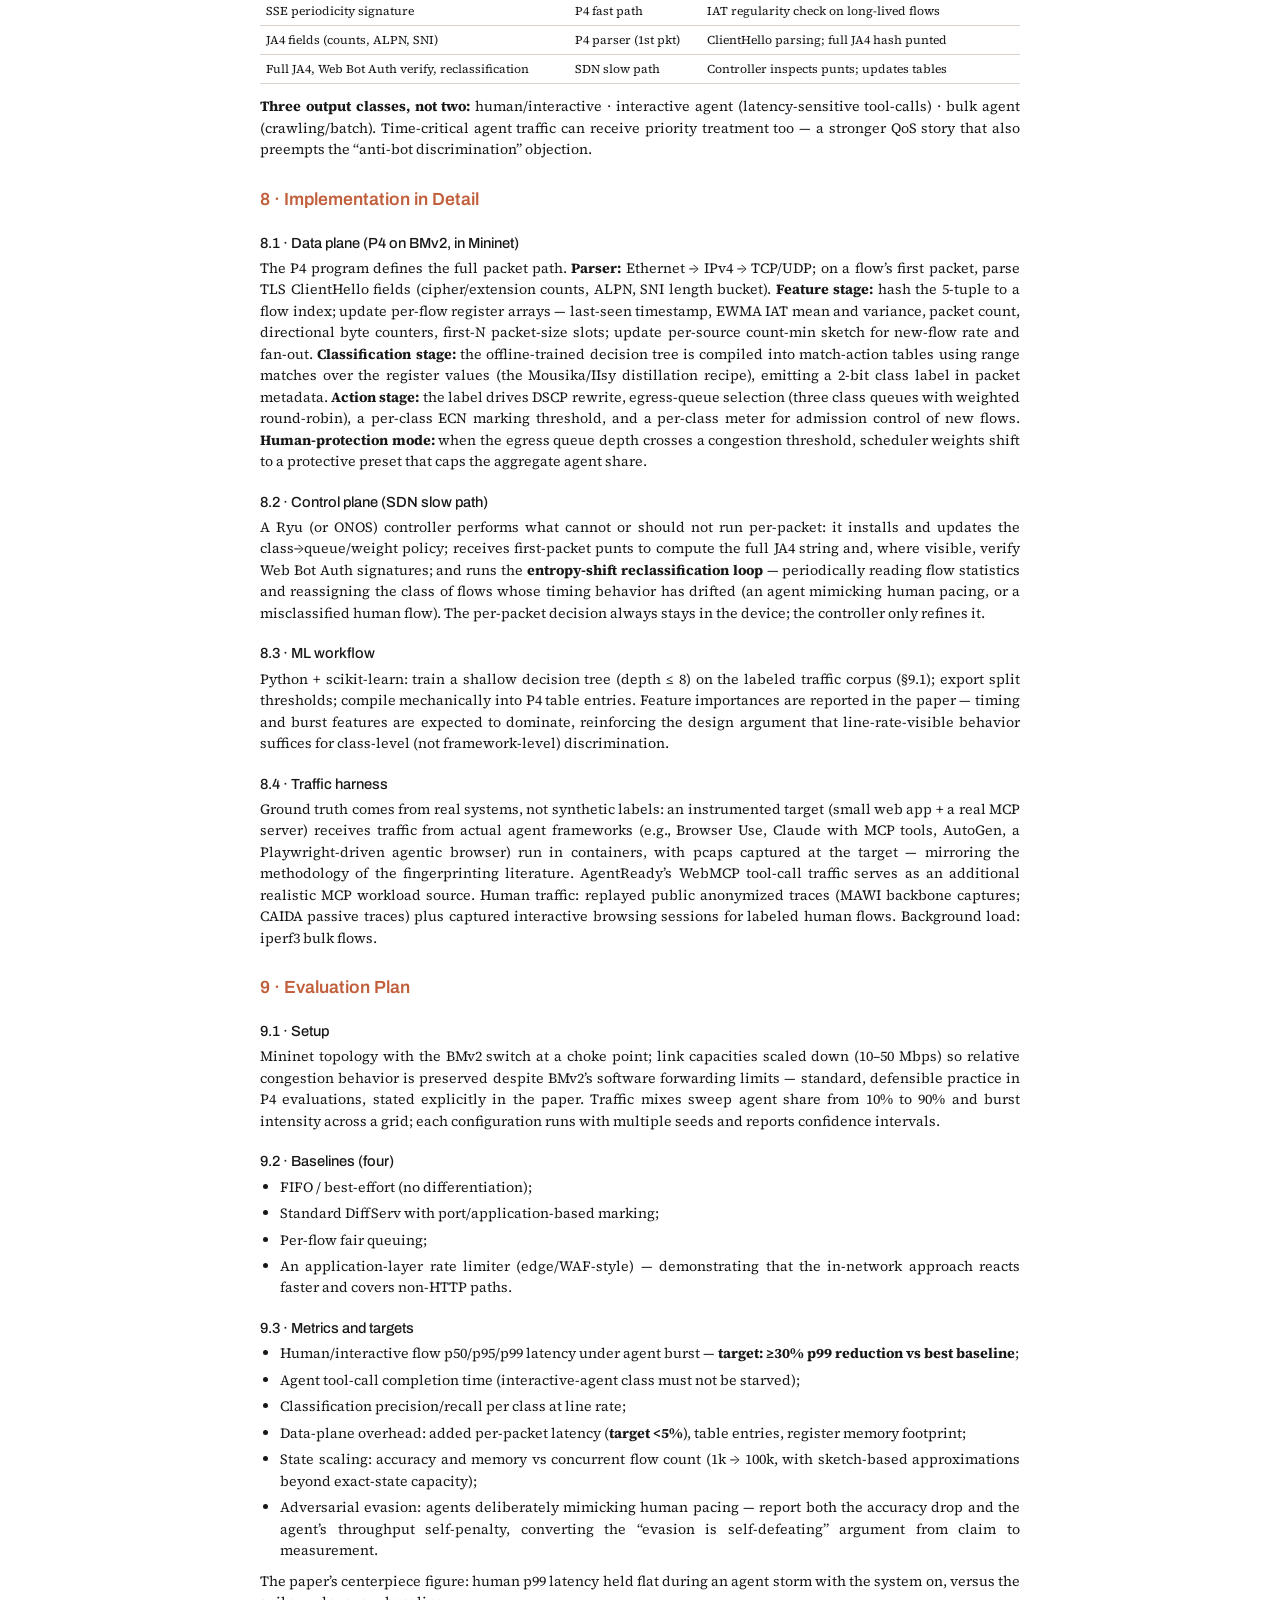
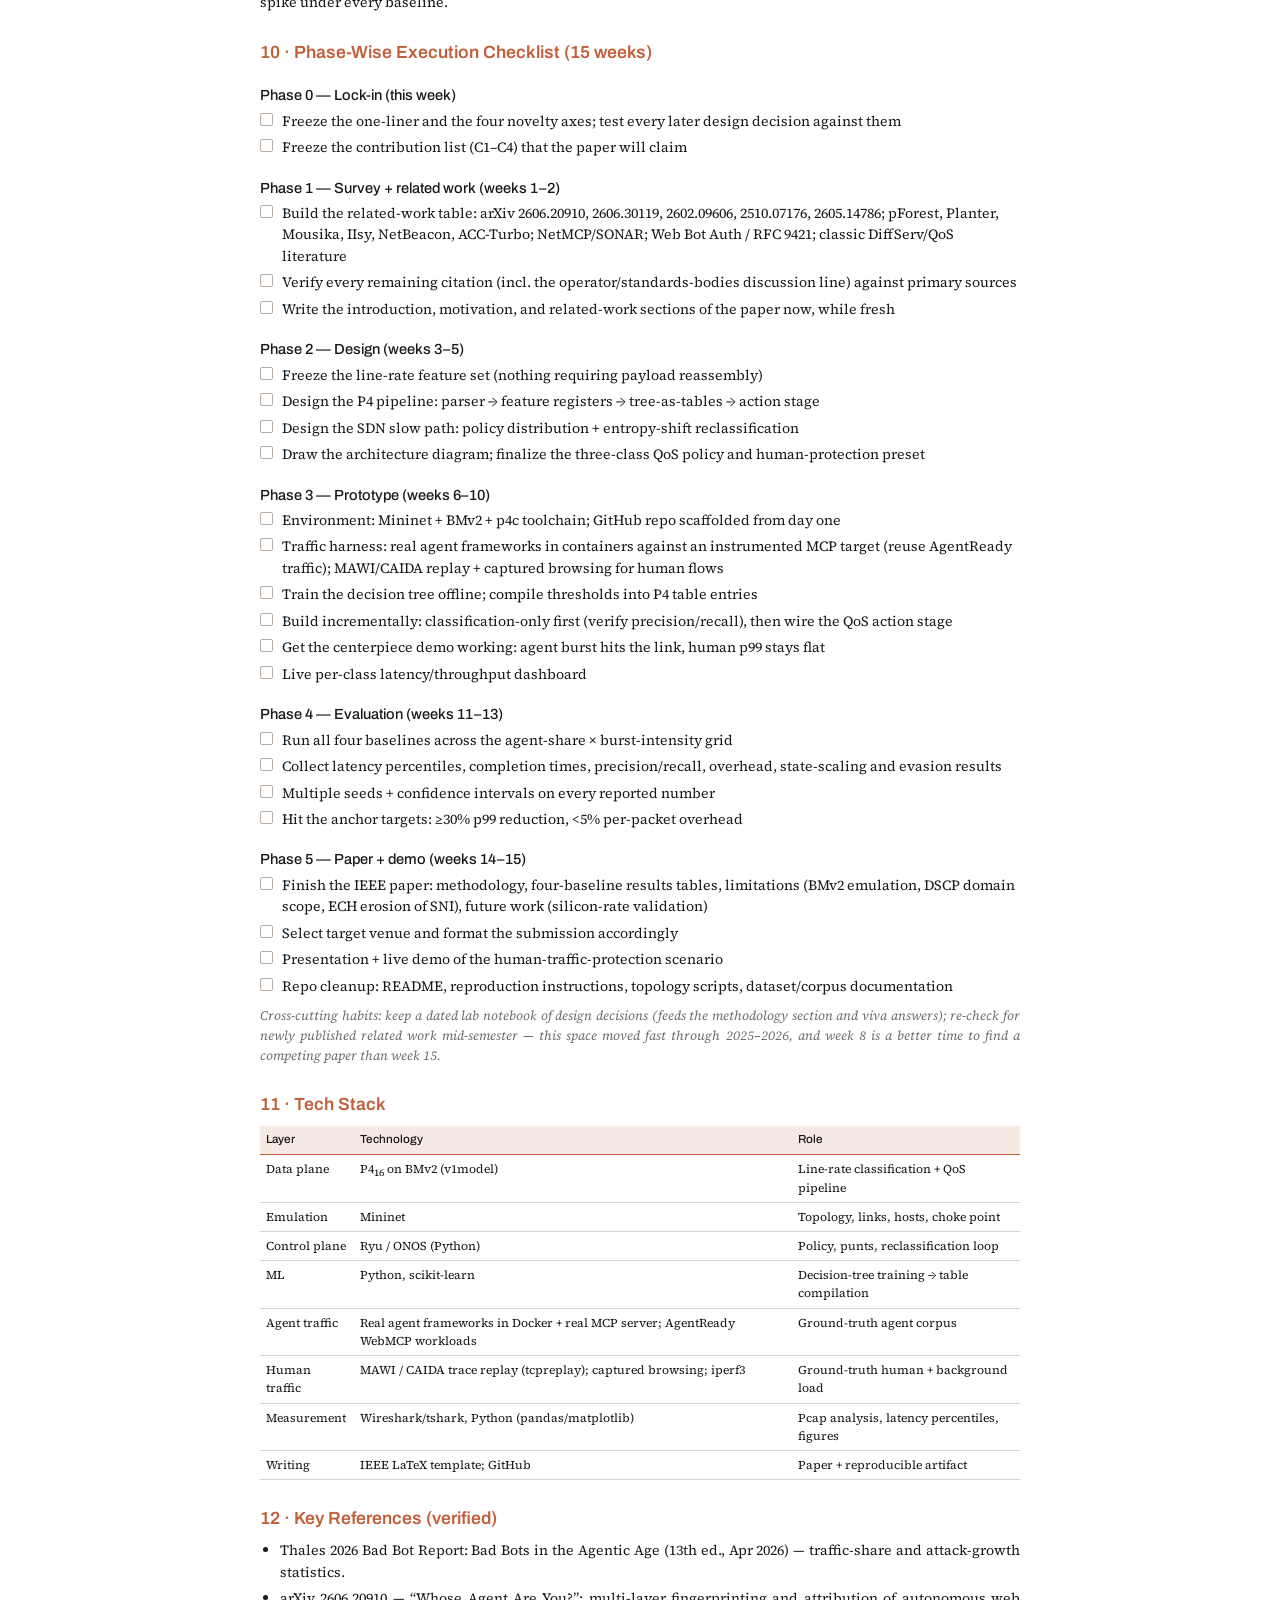
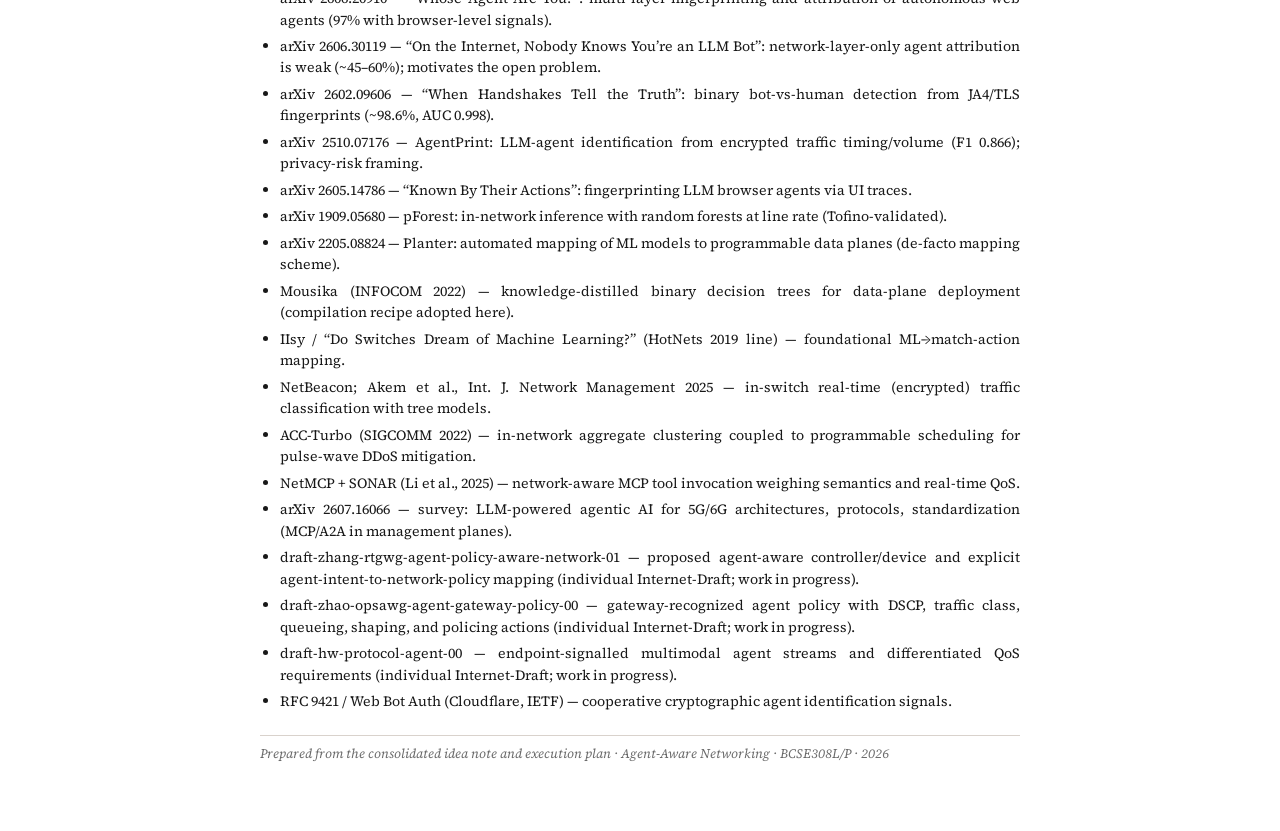
==== commit ae62546c: "docs: narrow novelty after standards rescan" ====
--- a/AgentAware_Networking_Project_Details.html
+++ b/AgentAware_Networking_Project_Details.html
@@ -77,7 +77,7 @@
 <li><strong>53% of internet traffic is automated</strong> (Thales 2026 Bad Bot Report, 13th edition, full-year 2025 data): bad bots 40% (up 3 points YoY), benign automation 13%, human traffic down to 47% from 49%.</li>
 <li><strong>AI agents have emerged as a third traffic category</strong> alongside traditional good and bad bots — interacting directly with applications and APIs, running real browsers with valid fingerprints and human-pattern interaction, defeating classic detection.</li>
 <li><strong>AI-driven bot attacks surged 12.5× in 2025</strong> vs 2024 — daily blocked attacks rose from 2 million to 25 million. (Scope note: 12.5× refers to attack volume specifically, not all agent traffic.)</li>
-<li>Operators and standards bodies are actively discussing differentiated treatment of AI/agent traffic; a concrete citation will be pinned before paper submission.</li>
+<li>IETF contributors are actively proposing differentiated treatment of AI/agent traffic, including agent policy-aware networks and gateway policies for DSCP, traffic classes, queues, shaping, and policing (<a href="https://datatracker.ietf.org/doc/draft-zhang-rtgwg-agent-policy-aware-network/">draft-zhang-rtgwg-agent-policy-aware-network-01</a>; <a href="https://datatracker.ietf.org/doc/draft-zhao-opsawg-agent-gateway-policy/">draft-zhao-opsawg-agent-gateway-policy-00</a>). These are individual Internet-Drafts, work in progress, and not IETF consensus.</li>
 </ul>
 <p>The concrete harm: an agent fires 50 parallel MCP tool-calls across the same link as a human video call. Every switch on the path sees 51 indistinguishable TLS flows on port 443 and queues them together; the human’s packets wait behind the machine-paced burst, and that queuing delay <em>is</em> the p99 latency spike. The network cannot fix what it cannot distinguish.</p>
 
@@ -126,7 +126,7 @@
 </table>
 
 <h3>5.4 · Gap synthesis</h3>
-<p>Stream A detects agents but cannot act, operates at the application layer, and its best results lean on signals a switch never sees — while its own ablations show the network layer alone is unsolved. Stream B acts inside the data plane at line rate but has never targeted agent traffic; its closest action-coupling precedent (ACC-Turbo) keys on attack aggregates, not traffic identity. Stream C serves agents from the network’s management plane without ever treating agent flows as a traffic class. <strong>Gap statement (for the paper):</strong> no prior system classifies agentic/MCP/A2A traffic in the forwarding path, and no prior system couples agent-traffic identity to transport-layer QoS treatment. This work is, to our knowledge, the first to do both in a single data-plane pipeline.</p>
+<p>Stream A detects agents but cannot act, operates at the application layer, and its best results lean on signals a switch never sees — while its own ablations show the network layer alone is unsolved. Stream B acts inside the data plane at line rate but has never targeted agent traffic; its closest action-coupling precedent (ACC-Turbo) keys on attack aggregates, not traffic identity. Stream C and emerging July 2026 Internet-Drafts propose network-aware agents, explicit policy intents, and gateway-recognized agent QoS, but do not demonstrate behavioral inference from bounded forwarding-path features. <strong>Gap statement (for the paper):</strong> the verified sources do not present an evaluated system that infers agent classes from forwarding-path behavior without cooperative endpoint or gateway identity and immediately couples that inference to in-network QoS treatment.</p>
 
 <h2>6 · Novelty — Four Distinguishing Axes</h2>
 <ol>
@@ -263,6 +263,9 @@
 <li>ACC-Turbo (SIGCOMM 2022) — in-network aggregate clustering coupled to programmable scheduling for pulse-wave DDoS mitigation.</li>
 <li>NetMCP + SONAR (Li et al., 2025) — network-aware MCP tool invocation weighing semantics and real-time QoS.</li>
 <li>arXiv 2607.16066 — survey: LLM-powered agentic AI for 5G/6G architectures, protocols, standardization (MCP/A2A in management planes).</li>
+<li>draft-zhang-rtgwg-agent-policy-aware-network-01 — proposed agent-aware controller/device and explicit agent-intent-to-network-policy mapping (individual Internet-Draft; work in progress).</li>
+<li>draft-zhao-opsawg-agent-gateway-policy-00 — gateway-recognized agent policy with DSCP, traffic class, queueing, shaping, and policing actions (individual Internet-Draft; work in progress).</li>
+<li>draft-hw-protocol-agent-00 — endpoint-signalled multimodal agent streams and differentiated QoS requirements (individual Internet-Draft; work in progress).</li>
 <li>RFC 9421 / Web Bot Auth (Cloudflare, IETF) — cooperative cryptographic agent identification signals.</li>
 </ul>
 
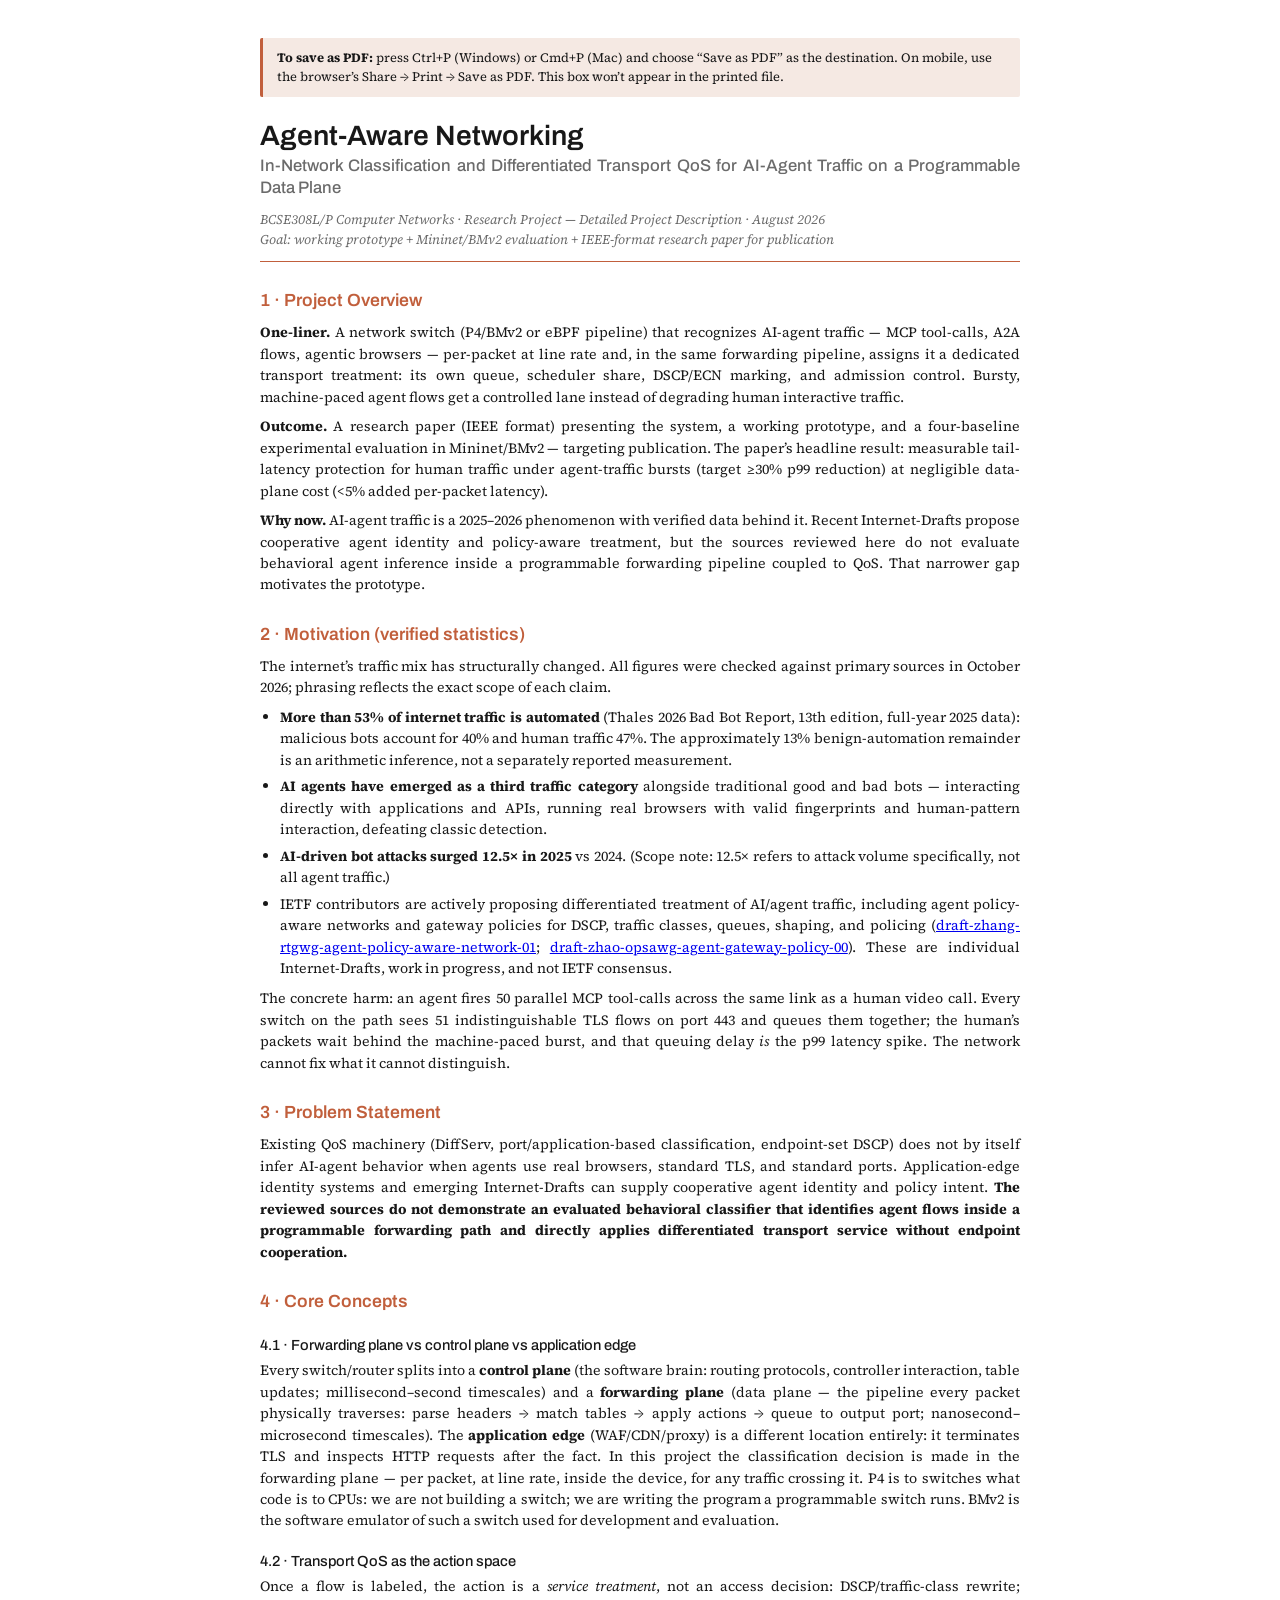
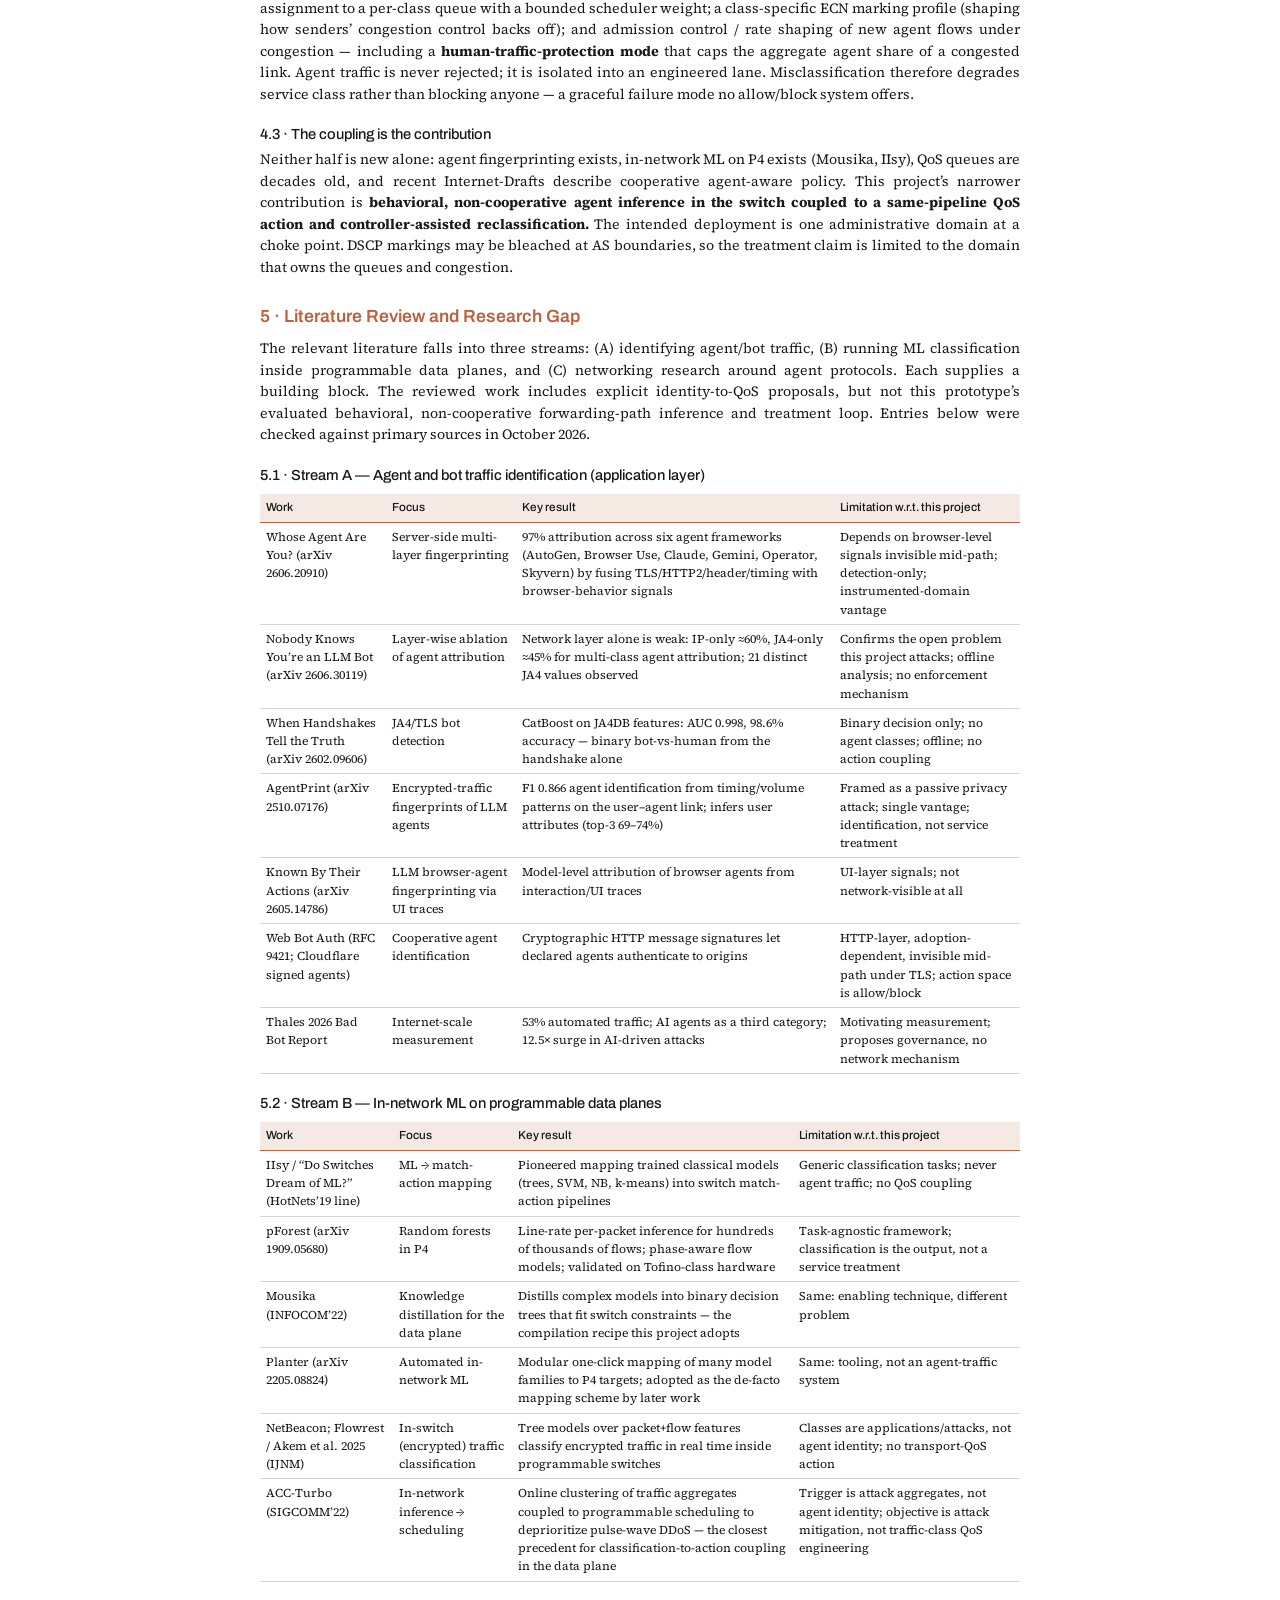
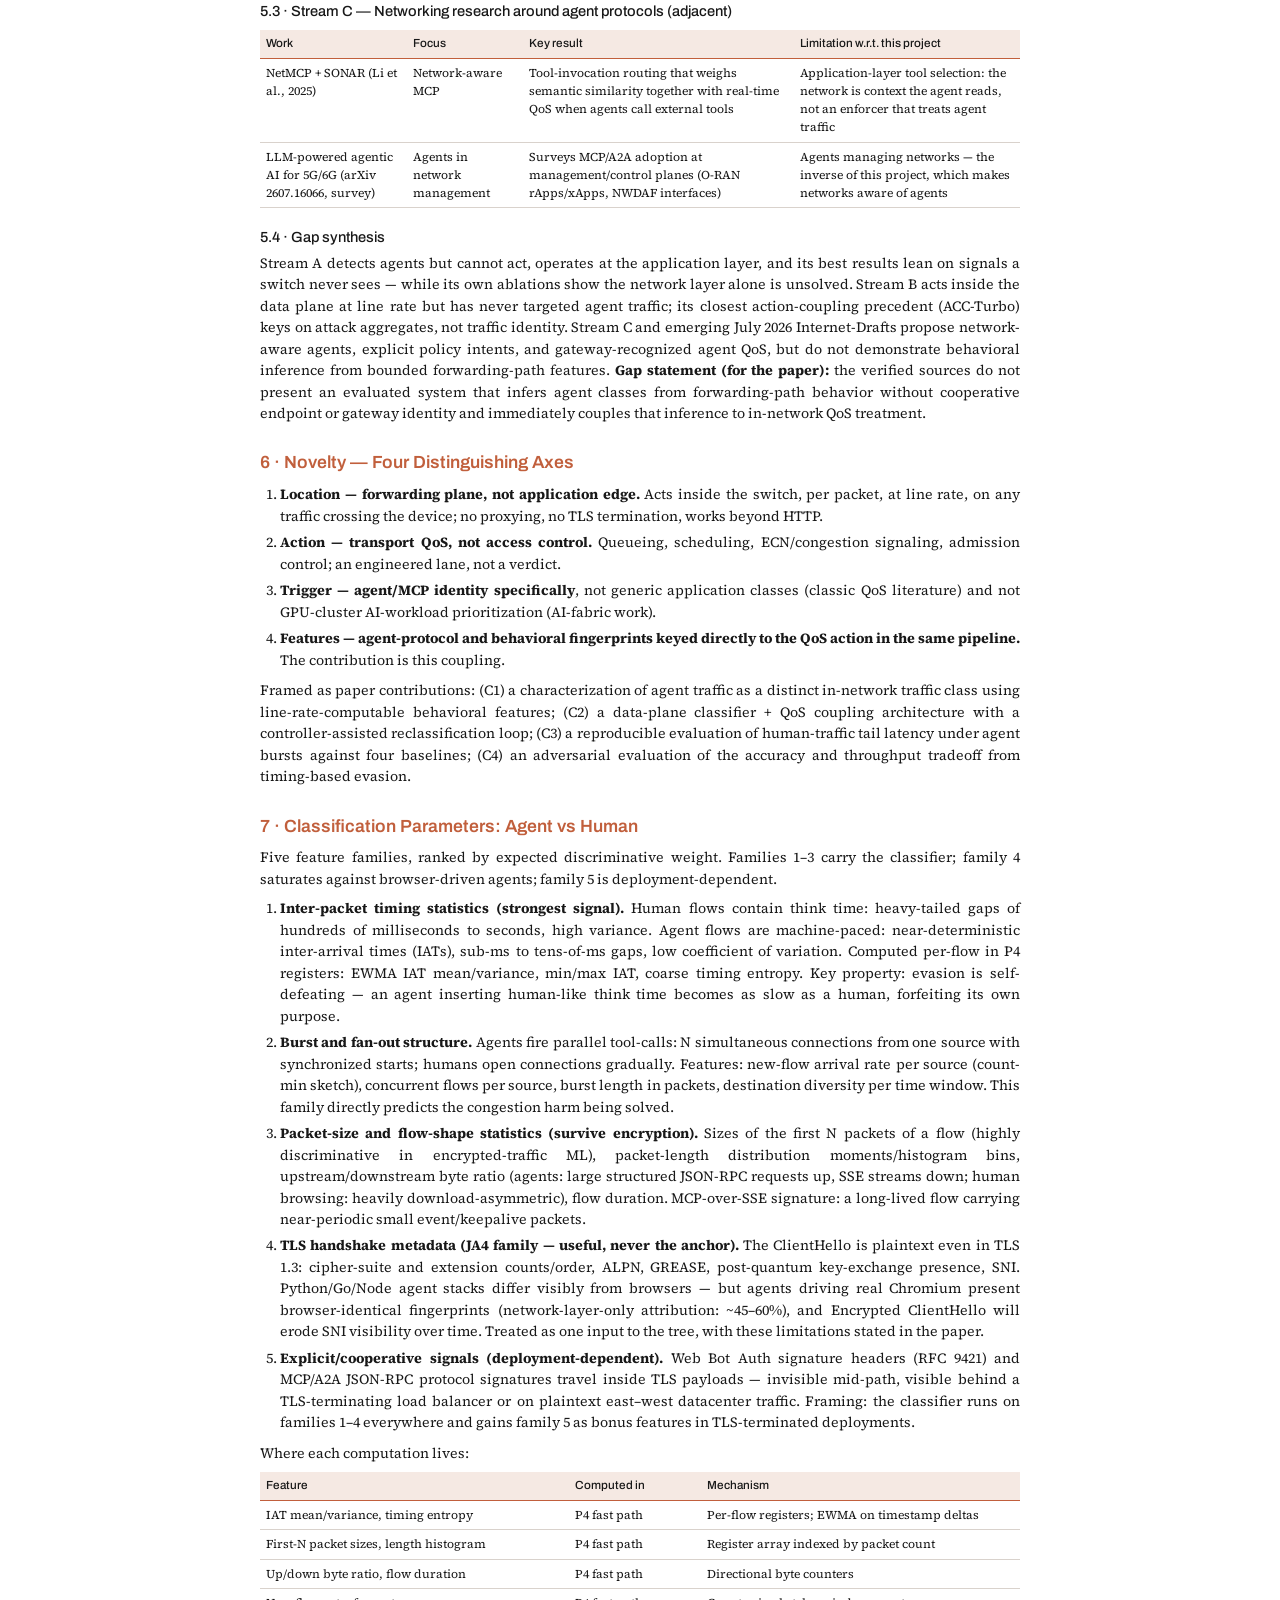
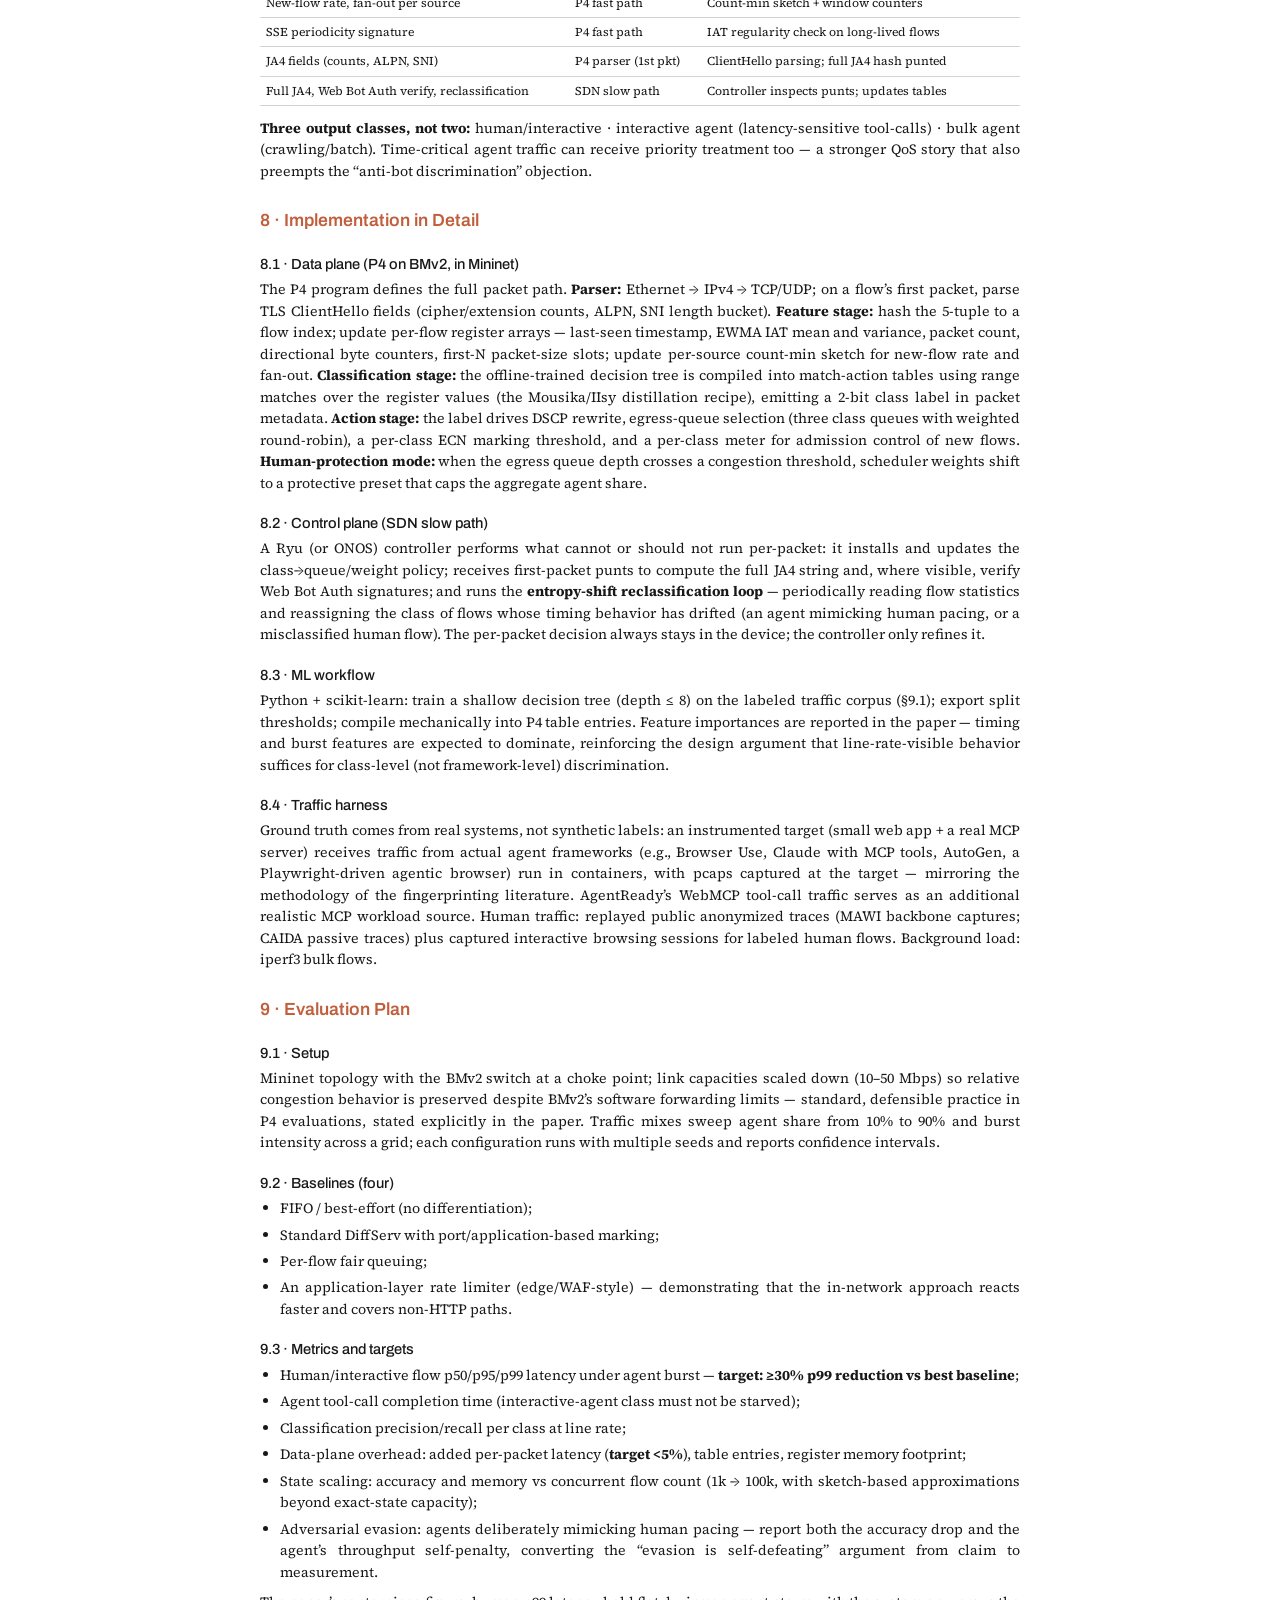
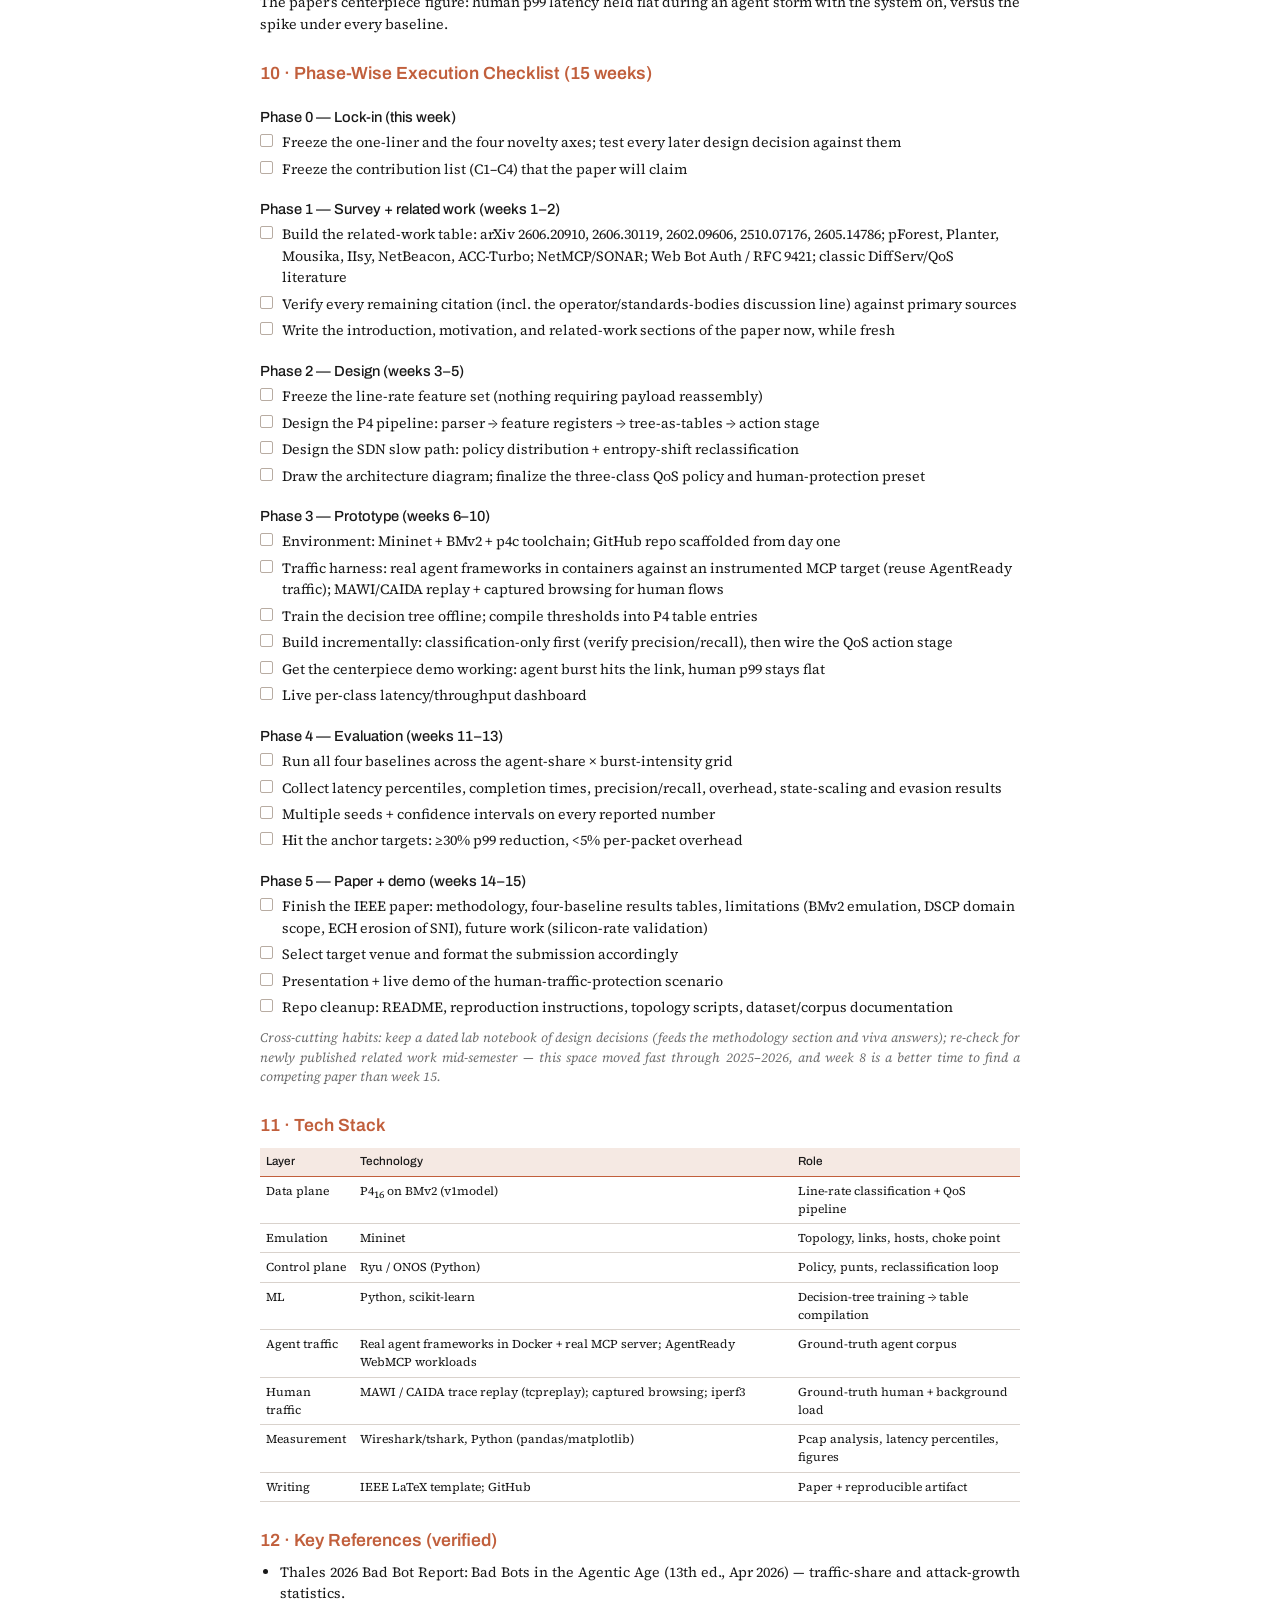
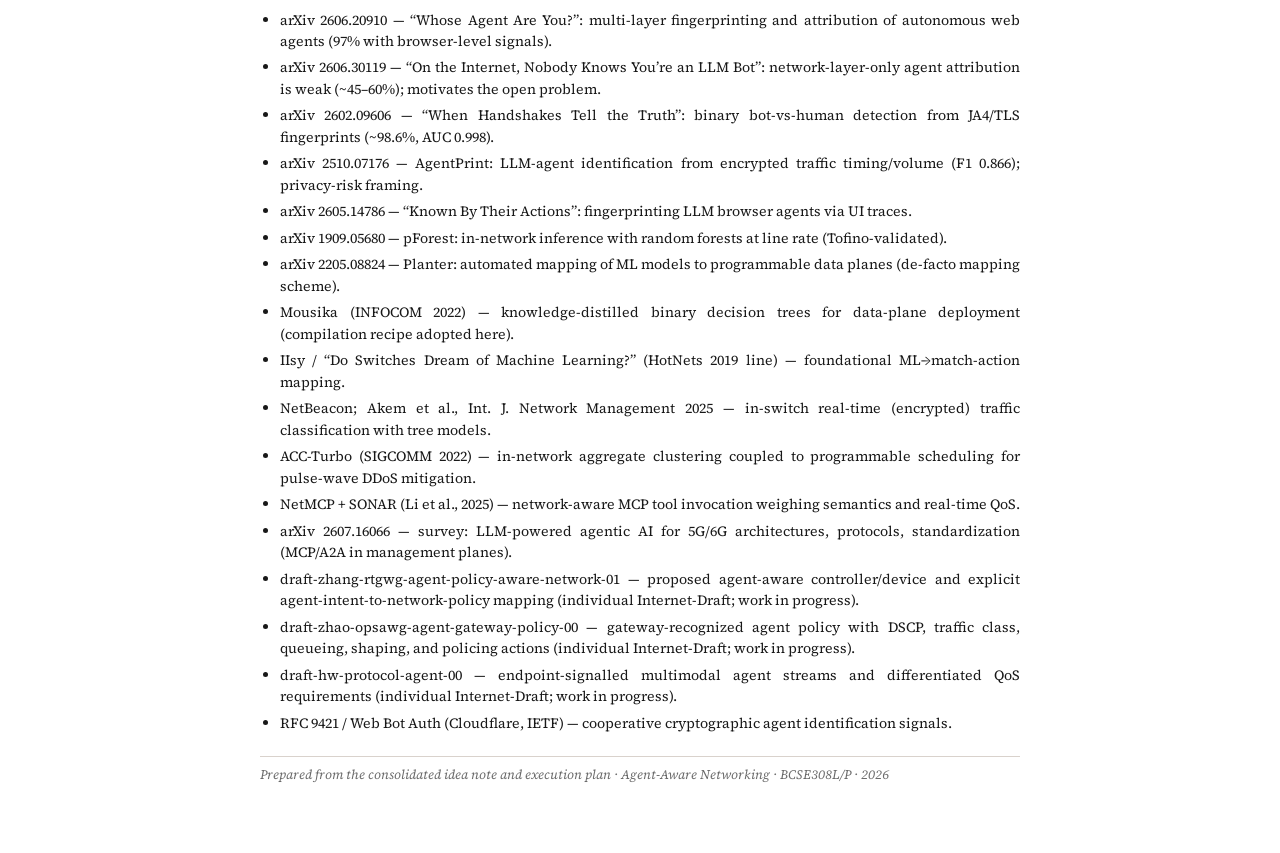
==== commit d54651bd: "fix: enforce publication evidence gates" ====
--- a/AgentAware_Networking_Project_Details.html
+++ b/AgentAware_Networking_Project_Details.html
@@ -69,20 +69,20 @@
 <h2>1 · Project Overview</h2>
 <p><strong>One-liner.</strong> A network switch (P4/BMv2 or eBPF pipeline) that recognizes AI-agent traffic — MCP tool-calls, A2A flows, agentic browsers — per-packet at line rate and, in the same forwarding pipeline, assigns it a dedicated transport treatment: its own queue, scheduler share, DSCP/ECN marking, and admission control. Bursty, machine-paced agent flows get a controlled lane instead of degrading human interactive traffic.</p>
 <p><strong>Outcome.</strong> A research paper (IEEE format) presenting the system, a working prototype, and a four-baseline experimental evaluation in Mininet/BMv2 — targeting publication. The paper’s headline result: measurable tail-latency protection for human traffic under agent-traffic bursts (target ≥30% p99 reduction) at negligible data-plane cost (&lt;5% added per-packet latency).</p>
-<p><strong>Why now.</strong> AI-agent traffic is a 2025–2026 phenomenon with verified data behind it, the research community has only reached the detection stage, and no existing work performs agent classification in the forwarding path or couples it to QoS — a clear, defensible research contribution.</p>
+<p><strong>Why now.</strong> AI-agent traffic is a 2025–2026 phenomenon with verified data behind it. Recent Internet-Drafts propose cooperative agent identity and policy-aware treatment, but the sources reviewed here do not evaluate behavioral agent inference inside a programmable forwarding pipeline coupled to QoS. That narrower gap motivates the prototype.</p>
 
 <h2>2 · Motivation (verified statistics)</h2>
-<p>The internet’s traffic mix has structurally changed. All figures verified against primary sources (Aug 2026); phrasing reflects the exact scope of each claim.</p>
-<ul>
-<li><strong>53% of internet traffic is automated</strong> (Thales 2026 Bad Bot Report, 13th edition, full-year 2025 data): bad bots 40% (up 3 points YoY), benign automation 13%, human traffic down to 47% from 49%.</li>
+<p>The internet’s traffic mix has structurally changed. All figures were checked against primary sources in October 2026; phrasing reflects the exact scope of each claim.</p>
+<ul>
+<li><strong>More than 53% of internet traffic is automated</strong> (Thales 2026 Bad Bot Report, 13th edition, full-year 2025 data): malicious bots account for 40% and human traffic 47%. The approximately 13% benign-automation remainder is an arithmetic inference, not a separately reported measurement.</li>
 <li><strong>AI agents have emerged as a third traffic category</strong> alongside traditional good and bad bots — interacting directly with applications and APIs, running real browsers with valid fingerprints and human-pattern interaction, defeating classic detection.</li>
-<li><strong>AI-driven bot attacks surged 12.5× in 2025</strong> vs 2024 — daily blocked attacks rose from 2 million to 25 million. (Scope note: 12.5× refers to attack volume specifically, not all agent traffic.)</li>
+<li><strong>AI-driven bot attacks surged 12.5× in 2025</strong> vs 2024. (Scope note: 12.5× refers to attack volume specifically, not all agent traffic.)</li>
 <li>IETF contributors are actively proposing differentiated treatment of AI/agent traffic, including agent policy-aware networks and gateway policies for DSCP, traffic classes, queues, shaping, and policing (<a href="https://datatracker.ietf.org/doc/draft-zhang-rtgwg-agent-policy-aware-network/">draft-zhang-rtgwg-agent-policy-aware-network-01</a>; <a href="https://datatracker.ietf.org/doc/draft-zhao-opsawg-agent-gateway-policy/">draft-zhao-opsawg-agent-gateway-policy-00</a>). These are individual Internet-Drafts, work in progress, and not IETF consensus.</li>
 </ul>
 <p>The concrete harm: an agent fires 50 parallel MCP tool-calls across the same link as a human video call. Every switch on the path sees 51 indistinguishable TLS flows on port 443 and queues them together; the human’s packets wait behind the machine-paced burst, and that queuing delay <em>is</em> the p99 latency spike. The network cannot fix what it cannot distinguish.</p>
 
 <h2>3 · Problem Statement</h2>
-<p>Existing QoS machinery (DiffServ, port/application-based classification, endpoint-set DSCP) cannot recognize AI-agent traffic: agents use real browsers, valid TLS fingerprints, and standard ports. Existing agent-detection solutions (Cloudflare signed agents / Web Bot Auth, DataDome Agent Trust, Akamai) operate only at the HTTP/CDN edge — they terminate TLS, see only traffic routed through them, react on request timescales, and offer only allow / block / rate-limit / monetize actions. <strong>No mechanism exists inside the network forwarding path that identifies agent traffic per-packet at line rate and gives it differentiated transport service.</strong></p>
+<p>Existing QoS machinery (DiffServ, port/application-based classification, endpoint-set DSCP) does not by itself infer AI-agent behavior when agents use real browsers, standard TLS, and standard ports. Application-edge identity systems and emerging Internet-Drafts can supply cooperative agent identity and policy intent. <strong>The reviewed sources do not demonstrate an evaluated behavioral classifier that identifies agent flows inside a programmable forwarding path and directly applies differentiated transport service without endpoint cooperation.</strong></p>
 
 <h2>4 · Core Concepts</h2>
 <h3>4.1 · Forwarding plane vs control plane vs application edge</h3>
@@ -90,10 +90,10 @@
 <h3>4.2 · Transport QoS as the action space</h3>
 <p>Once a flow is labeled, the action is a <em>service treatment</em>, not an access decision: DSCP/traffic-class rewrite; assignment to a per-class queue with a bounded scheduler weight; a class-specific ECN marking profile (shaping how senders’ congestion control backs off); and admission control / rate shaping of new agent flows under congestion — including a <strong>human-traffic-protection mode</strong> that caps the aggregate agent share of a congested link. Agent traffic is never rejected; it is isolated into an engineered lane. Misclassification therefore degrades service class rather than blocking anyone — a graceful failure mode no allow/block system offers.</p>
 <h3>4.3 · The coupling is the contribution</h3>
-<p>Neither half is new alone: agent fingerprinting exists (application layer), in-network ML on P4 exists (Mousika, IIsy), and QoS queues are decades old. What does not exist anywhere is the coupling: <strong>the switch itself recognizes “this is an AI-agent flow” and, in the same pipeline pass, changes how that packet is serviced.</strong> The deployment property that follows is single-box incremental deployability: no internet-wide adoption, no new protocol, no third-party cooperation — one device at a choke point (campus/enterprise gateway, datacenter leaf, the switch fronting an API/LLM-serving cluster) benefits its domain immediately. One honest scope note for the paper: DSCP markings are routinely bleached at AS boundaries, so the QoS treatment is meaningful within the deploying domain — which is where the queues and the congestion live anyway.</p>
+<p>Neither half is new alone: agent fingerprinting exists, in-network ML on P4 exists (Mousika, IIsy), QoS queues are decades old, and recent Internet-Drafts describe cooperative agent-aware policy. This project’s narrower contribution is <strong>behavioral, non-cooperative agent inference in the switch coupled to a same-pipeline QoS action and controller-assisted reclassification.</strong> The intended deployment is one administrative domain at a choke point. DSCP markings may be bleached at AS boundaries, so the treatment claim is limited to the domain that owns the queues and congestion.</p>
 
 <h2>5 · Literature Review and Research Gap</h2>
-<p>The relevant literature falls into three streams: (A) identifying agent/bot traffic, (B) running ML classification inside programmable data planes, and (C) networking research around agent protocols. Each stream supplies a building block; none performs agent classification in the forwarding path, and none couples agent identity to a QoS action. Entries below were verified against primary sources (Aug 2026).</p>
+<p>The relevant literature falls into three streams: (A) identifying agent/bot traffic, (B) running ML classification inside programmable data planes, and (C) networking research around agent protocols. Each supplies a building block. The reviewed work includes explicit identity-to-QoS proposals, but not this prototype’s evaluated behavioral, non-cooperative forwarding-path inference and treatment loop. Entries below were checked against primary sources in October 2026.</p>
 
 <h3>5.1 · Stream A — Agent and bot traffic identification (application layer)</h3>
 <table>
@@ -135,7 +135,7 @@
 <li><strong>Trigger — agent/MCP identity specifically</strong>, not generic application classes (classic QoS literature) and not GPU-cluster AI-workload prioritization (AI-fabric work).</li>
 <li><strong>Features — agent-protocol and behavioral fingerprints keyed directly to the QoS action in the same pipeline.</strong> The contribution is this coupling.</li>
 </ol>
-<p>Framed as paper contributions: (C1) the first characterization of agent traffic as a distinct in-network traffic class with line-rate-computable features; (C2) a data-plane classifier + QoS coupling architecture with a controller-assisted reclassification loop; (C3) a reproducible evaluation showing human-traffic tail-latency protection under agent bursts against four baselines; (C4) an adversarial analysis showing timing-based evasion is self-penalizing.</p>
+<p>Framed as paper contributions: (C1) a characterization of agent traffic as a distinct in-network traffic class using line-rate-computable behavioral features; (C2) a data-plane classifier + QoS coupling architecture with a controller-assisted reclassification loop; (C3) a reproducible evaluation of human-traffic tail latency under agent bursts against four baselines; (C4) an adversarial evaluation of the accuracy and throughput tradeoff from timing-based evasion.</p>
 
 <h2>7 · Classification Parameters: Agent vs Human</h2>
 <p>Five feature families, ranked by expected discriminative weight. Families 1–3 carry the classifier; family 4 saturates against browser-driven agents; family 5 is deployment-dependent.</p>
